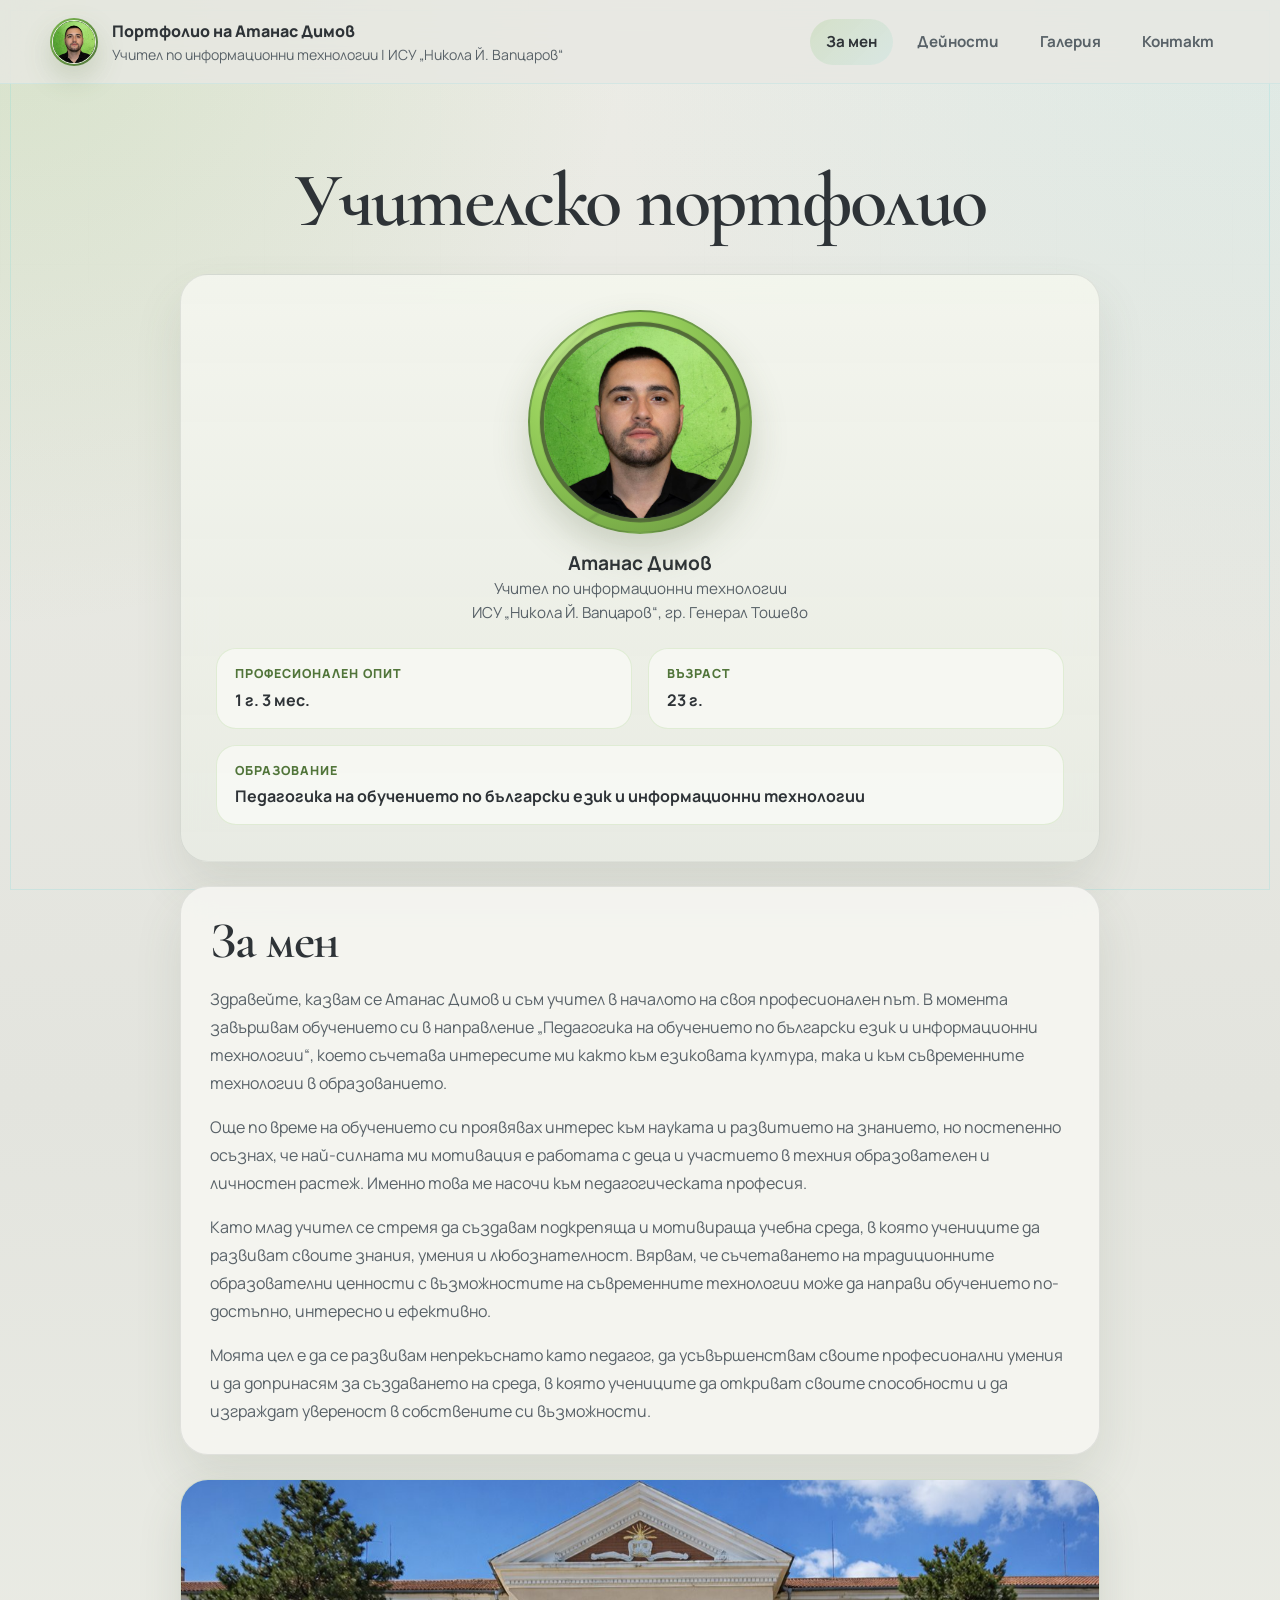
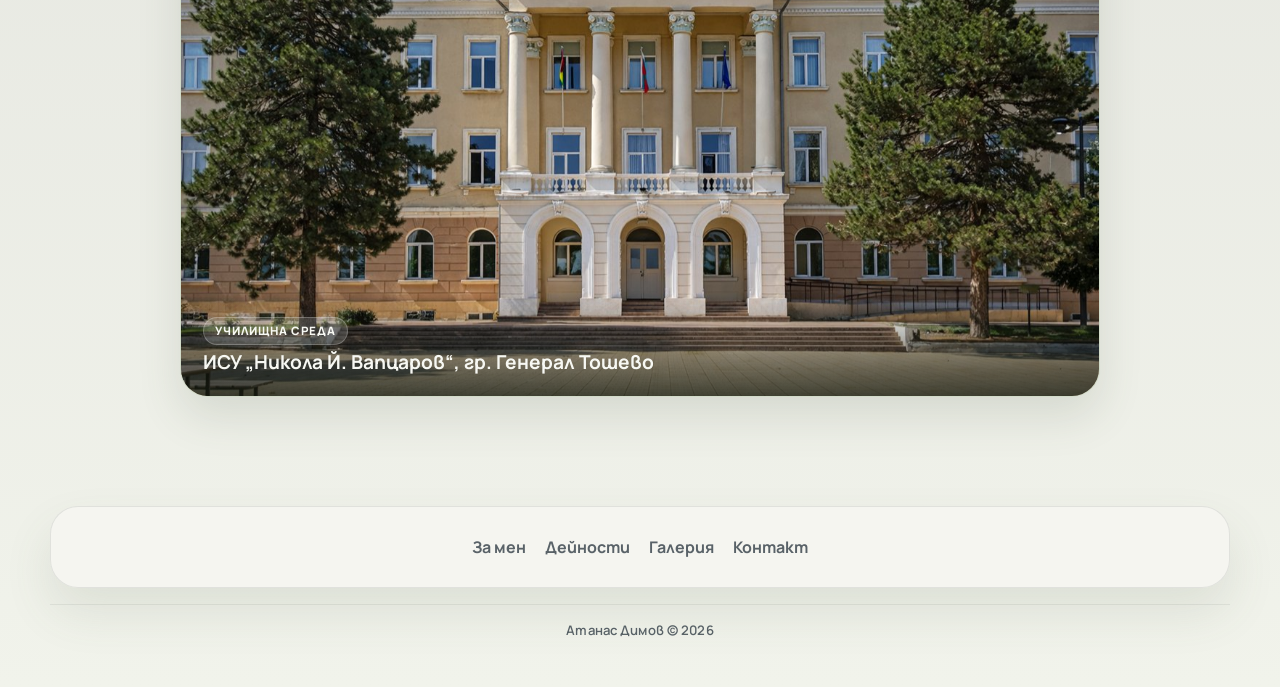
==== index.html @ 5ce168e5 "portfolio" ====
﻿<!DOCTYPE html>
<html lang="bg">
  <head>
    <meta charset="UTF-8" />
        <meta name="viewport" content="width=device-width, initial-scale=1.0" />
    <script>
      document.documentElement.classList.add("js");
    </script>
    <title>Учителско портфолио | Атанас Димов</title>
    <meta
      name="description"
      content="Учителско портфолио на Атанас Димов."
    />
    <link rel="preconnect" href="https://fonts.googleapis.com" />
    <link rel="preconnect" href="https://fonts.gstatic.com" crossorigin />
    <link
      href="https://fonts.googleapis.com/css2?family=Cormorant+Garamond:wght@500;600;700&family=Manrope:wght@400;500;600;700;800&display=swap"
      rel="stylesheet"
    />
    <link rel="icon" type="image/svg+xml" href="assets/favicon.svg" />
    <link rel="icon" type="image/png" sizes="32x32" href="assets/favicon-32.png" />
    <link rel="icon" type="image/png" sizes="16x16" href="assets/favicon-16.png" />
    <link rel="icon" type="image/png" sizes="48x48" href="assets/favicon-48.png" />
    <link rel="apple-touch-icon" href="assets/favicon.png" />
    <link rel="stylesheet" href="assets/styles.css?v=20260509a" />
  </head>
  <body class="is-loading" data-page="about">
    <div class="site-loader" data-site-loader role="status" aria-live="polite">
      <div class="site-loader__stage">
        <div class="site-loader__glow" aria-hidden="true"></div>
        <figure class="site-loader__art" aria-hidden="true">
          <img class="site-loader__image" src="assets/loadpage.png" alt="" decoding="async" />
        </figure>
        <div class="site-loader__copy">
          <strong>Учителско портфолио</strong>
          <span>Зареждане на страницата...</span>
        </div>
      </div>
    </div>    <div class="site-shell">
      <header class="topbar">
        <div class="container topbar-inner">
          <a class="brand" href="index.html" aria-label="Портфолио">
            <div class="brand-mark">
              <img class="brand-mark-image" src="assets/atanas-photo.jpg" alt="Атанас Димов" />
            </div>
            <div class="brand-copy">
              <div class="brand-title">Портфолио на Атанас Димов</div>
              <div class="brand-subtitle">Учител по информационни технологии | ИСУ „Никола Й. Вапцаров“</div>
            </div>
          </a>

          <button
            class="nav-toggle"
            type="button"
            aria-label="Отвори меню"
            aria-expanded="false"
            data-nav-toggle
          >
            <span></span>
          </button>

                    <nav class="nav" data-nav>
            <a href="index.html" data-page="about">За мен</a>
            <a href="activities.html" data-page="activities">Дейности</a>
            <a href="gallery.html" data-page="gallery">Галерия</a>
            <a href="contact.html" data-page="contact">Контакт</a>
          </nav>
        </div>
      </header>

      <main>
        <section class="section">
          <div class="container">
            <div class="simple-title reveal">
              <h1>Учителско портфолио</h1>
            </div>

            <article class="card profile-card reveal">
              <div class="portrait-showcase">
                <div class="portrait-shell is-fallback" data-portrait-shell>
                  <img class="portrait-image" src="assets/atanas-photo.jpg" alt="Портрет на Атанас Димов" data-portrait />
                  <div class="portrait-fallback" aria-hidden="true">
                    <span>АД</span>
                    <small>Портфолио</small>
                  </div>
                </div>

                <div class="portrait-caption">
                  <strong>Атанас Димов</strong>
                  <span>Учител по информационни технологии</span>
                  <span>ИСУ „Никола Й. Вапцаров“, гр. Генерал Тошево</span>
                </div>
              </div>

              <div class="profile-details">
                <div class="detail-pill">
                  <span>Професионален опит</span>
                  <strong data-experience-start="2025-09-01">0 г. 0 мес.</strong>
                </div>
                <div class="detail-pill">
                  <span>Възраст</span>
                  <strong>23 г.</strong>
                </div>
                <div class="detail-pill detail-pill-wide">
                  <span>Образование</span>
                  <strong>Педагогика на обучението по български език и информационни технологии</strong>
                </div>
              </div>
            </article>

            <article class="card story-card reveal">
              <h2>За мен</h2>
              <p>
                Здравейте, казвам се Атанас Димов и съм учител в началото на своя професионален път. В момента
                завършвам обучението си в направление „Педагогика на обучението по български език и
                информационни технологии“, което съчетава интересите ми както към езиковата култура,
                така и към съвременните технологии в образованието.
              </p>
              <p>
                Още по време на обучението си проявявах интерес към науката и развитието на знанието,
                но постепенно осъзнах, че най-силната ми мотивация е работата с деца и участието в
                техния образователен и личностен растеж. Именно това ме насочи към педагогическата професия.
              </p>
              <p>
                Като млад учител се стремя да създавам подкрепяща и мотивираща учебна среда, в която
                учениците да развиват своите знания, умения и любознателност. Вярвам, че съчетаването
                на традиционните образователни ценности с възможностите на съвременните технологии може
                да направи обучението по-достъпно, интересно и ефективно.
              </p>
              <p>
                Моята цел е да се развивам непрекъснато като педагог, да усъвършенствам своите професионални
                умения и да допринасям за създаването на среда, в която учениците да откриват своите
                способности и да изграждат увереност в собствените си възможности.
              </p>
            </article>

            <figure class="about-campus-card reveal">
              <img src="assets/about/school-building.jpg" alt="Сградата на ИСУ Никола Й. Вапцаров в гр. Генерал Тошево" />
              <figcaption>
                <span class="about-campus-label">Училищна среда</span>
                <strong>ИСУ „Никола Й. Вапцаров“, гр. Генерал Тошево</strong>
              </figcaption>
            </figure>
          </div>
        </section>
      </main>

      <footer class="site-footer">
        <div class="container">
          <div class="footer-panel footer-panel--compact">
            <div class="footer-links footer-links-centered">
              <a href="index.html">За мен</a>
              <a href="activities.html">Дейности</a>
              <a href="gallery.html">Галерия</a>
              <a href="contact.html">Контакт</a>
            </div>
          </div>
          <div class="footer-legal">Атанас Димов © 2026</div>
        </div>
      </footer>
    </div>

    <script src="assets/app.js?v=20260509a"></script>
  </body>
</html>
---- assets/styles.css ----
﻿:root {
  --bg: #e8e8e3;
  --bg-soft: #f2f3ed;
  --surface: rgba(245, 246, 241, 0.9);
  --surface-strong: #f8f9f4;
  --ink: #2e3337;
  --ink-muted: #596268;
  --accent: #7bb84f;
  --accent-strong: #6ba144;
  --accent-deep: #51753a;
  --accent-soft: #d9ebc5;
  --accent-line: #59d6dc;
  --border: rgba(46, 51, 55, 0.1);
  --shadow: 0 24px 48px rgba(83, 95, 76, 0.12);
  --radius-xl: 28px;
  --radius-lg: 20px;
  --radius-md: 14px;
  --max-width: 1180px;
}

*,
*::before,
*::after {
  box-sizing: border-box;
}

html {
  scroll-behavior: smooth;
}

body {
  margin: 0;
  font-family: "Manrope", "Segoe UI", sans-serif;
  color: var(--ink);
  background:
    radial-gradient(circle at top left, rgba(123, 184, 79, 0.18), transparent 24%),
    radial-gradient(circle at top right, rgba(89, 214, 220, 0.09), transparent 26%),
    linear-gradient(180deg, #ecece6 0%, #e3e4de 48%, #f1f3eb 100%);
  min-height: 100vh;
}

body::before {
  content: "";
  position: fixed;
  inset: 0;
  pointer-events: none;
  background-image:
    linear-gradient(rgba(89, 214, 220, 0.14) 1px, transparent 1px),
    linear-gradient(90deg, rgba(89, 214, 220, 0.14) 1px, transparent 1px);
  background-size: 88px 88px;
  mask-image: linear-gradient(180deg, rgba(0, 0, 0, 0.22), transparent 72%);
  opacity: 0.22;
}

body::after {
  content: "";
  position: fixed;
  inset: 10px;
  pointer-events: none;
  border: 1px solid rgba(89, 214, 220, 0.18);
}

img {
  display: block;
  max-width: 100%;
}

.tilt-photo {
  --reveal-y: 0px;
  --tilt-x: 0deg;
  --tilt-y: 0deg;
  --tilt-scale: 1;
  position: relative;
  transform: perspective(900px) translateY(var(--reveal-y)) rotateX(var(--tilt-x)) rotateY(var(--tilt-y)) scale(var(--tilt-scale));
  transform-style: preserve-3d;
  will-change: transform;
  transition: transform 0.24s ease, box-shadow 0.24s ease, filter 0.24s ease;
}

.tilt-photo:hover {
  box-shadow: 0 26px 54px rgba(73, 88, 63, 0.2);
}

.tilt-photo img {
  transform: translateZ(22px) scale(1.012);
  transition: transform 0.24s ease;
}

a {
  color: inherit;
  text-decoration: none;
}

p {
  margin: 0;
  line-height: 1.75;
  color: var(--ink-muted);
}

h1,
h2,
h3,
h4 {
  margin: 0;
  font-family: "Cormorant Garamond", Georgia, serif;
  font-weight: 600;
  line-height: 1.05;
  letter-spacing: -0.03em;
}

h1 {
  font-size: clamp(3rem, 7vw, 6rem);
}

h2 {
  font-size: clamp(2.1rem, 4vw, 3.6rem);
}

h3 {
  font-size: clamp(1.45rem, 2vw, 2rem);
}

.site-shell {
  position: relative;
  z-index: 1;
}

.container {
  width: min(calc(100% - 2rem), var(--max-width));
  margin: 0 auto;
}

.section {
  padding: 4.8rem 0;
}

.eyebrow {
  display: inline-flex;
  align-items: center;
  gap: 0.6rem;
  margin-bottom: 1rem;
  color: var(--accent-deep);
  font-size: 0.88rem;
  font-weight: 700;
  letter-spacing: 0.16em;
  text-transform: uppercase;
}

.eyebrow::before {
  content: "";
  width: 2.2rem;
  height: 1px;
  background: currentColor;
}

.section-header {
  max-width: 780px;
  margin-bottom: 2.2rem;
}

.section-header p {
  margin-top: 1rem;
  font-size: 1.05rem;
}

.chip-row {
  display: flex;
  flex-wrap: wrap;
  gap: 0.75rem;
}

.chip {
  padding: 0.78rem 1rem;
  border-radius: 999px;
  background: rgba(248, 249, 244, 0.88);
  border: 1px solid rgba(123, 184, 79, 0.26);
  color: var(--ink);
  font-size: 0.95rem;
  font-weight: 600;
  box-shadow: 0 10px 22px rgba(87, 98, 78, 0.06);
}

.topbar {
  position: sticky;
  top: 0;
  z-index: 20;
  padding: 1.1rem 0;
  backdrop-filter: blur(18px);
  background: rgba(232, 232, 227, 0.8);
  border-bottom: 1px solid rgba(89, 214, 220, 0.14);
}

.topbar-inner {
  display: flex;
  align-items: center;
  justify-content: space-between;
  gap: 1rem;
}

.brand {
  display: flex;
  align-items: center;
  gap: 0.9rem;
  min-width: 0;
}

.brand-mark {
  width: 3rem;
  height: 3rem;
  padding: 2px;
  border-radius: 50%;
  background: linear-gradient(135deg, var(--accent) 0%, var(--accent-deep) 100%);
  box-shadow: 0 12px 28px rgba(86, 123, 61, 0.22);
  overflow: hidden;
}

.brand-mark-image {
  width: 100%;
  height: 100%;
  display: block;
  object-fit: cover;
  border-radius: 50%;
  border: 1px solid rgba(248, 249, 244, 0.92);
}

.brand-copy {
  min-width: 0;
}

.brand-title {
  font-size: 1rem;
  font-weight: 800;
  color: var(--ink);
}

.brand-subtitle {
  margin-top: 0.18rem;
  font-size: 0.88rem;
  color: var(--ink-muted);
}

.nav-toggle {
  display: none;
  border: 0;
  background: rgba(248, 249, 244, 0.92);
  color: var(--ink);
  width: 2.9rem;
  height: 2.9rem;
  border-radius: 50%;
  box-shadow: 0 10px 18px rgba(84, 97, 76, 0.08);
}

.nav-toggle span,
.nav-toggle span::before,
.nav-toggle span::after {
  display: block;
  position: relative;
  width: 1.1rem;
  height: 2px;
  margin: 0 auto;
  background: currentColor;
  transition: transform 0.25s ease, opacity 0.25s ease;
}

.nav-toggle span::before,
.nav-toggle span::after {
  content: "";
  position: absolute;
  left: 0;
}

.nav-toggle span::before {
  top: -0.35rem;
}

.nav-toggle span::after {
  top: 0.35rem;
}

.nav {
  display: flex;
  align-items: center;
  gap: 0.55rem;
}

.nav a {
  padding: 0.78rem 1rem;
  border-radius: 999px;
  color: var(--ink-muted);
  font-size: 0.95rem;
  font-weight: 700;
  transition: background 0.22s ease, color 0.22s ease, transform 0.22s ease;
}

.nav a:hover,
.nav a:focus-visible {
  background: rgba(123, 184, 79, 0.12);
  color: var(--ink);
  transform: translateY(-1px);
}

.nav a.is-active {
  background: linear-gradient(135deg, rgba(123, 184, 79, 0.18), rgba(89, 214, 220, 0.1));
  color: var(--ink);
}

.hero {
  padding: 4.4rem 0 2.8rem;
}

.hero-grid {
  display: grid;
  grid-template-columns: minmax(0, 1.2fr) minmax(320px, 0.9fr);
  gap: 2rem;
  align-items: stretch;
}

.hero-copy,
.hero-panel,
.card,
.feature-card,
.timeline-item,
.gallery-card,
.quote-panel,
.footer-panel {
  border: 1px solid var(--border);
  border-radius: var(--radius-xl);
  background: var(--surface);
  box-shadow: var(--shadow);
  backdrop-filter: blur(16px);
}

.hero-copy {
  position: relative;
  overflow: hidden;
  padding: 3rem;
}

.hero-copy::after {
  content: "";
  position: absolute;
  right: -6rem;
  bottom: -7rem;
  width: 16rem;
  height: 16rem;
  border-radius: 50%;
  background: radial-gradient(circle, rgba(123, 184, 79, 0.18), transparent 65%);
}

.hero-copy p {
  margin-top: 1.4rem;
  max-width: 48rem;
  font-size: 1.08rem;
}

.hero-actions {
  display: flex;
  flex-wrap: wrap;
  gap: 1rem;
  margin-top: 2rem;
}

.button {
  display: inline-flex;
  align-items: center;
  justify-content: center;
  gap: 0.6rem;
  min-height: 3.4rem;
  padding: 0 1.3rem;
  border-radius: 999px;
  border: 1px solid transparent;
  font-weight: 800;
  transition: transform 0.22s ease, box-shadow 0.22s ease, background 0.22s ease;
}

.button:hover,
.button:focus-visible {
  transform: translateY(-2px);
  box-shadow: 0 14px 26px rgba(82, 96, 74, 0.14);
}

.button-primary {
  color: #fff;
  background: linear-gradient(135deg, var(--accent-deep) 0%, var(--accent-strong) 54%, var(--accent) 100%);
}

.button-secondary {
  border-color: rgba(81, 117, 58, 0.24);
  background: rgba(248, 249, 244, 0.88);
  color: var(--ink);
}

.hero-panel {
  position: relative;
  overflow: hidden;
  padding: 2rem;
}

.hero-panel::before {
  content: "";
  position: absolute;
  inset: 0;
  background:
    radial-gradient(circle at top right, rgba(123, 184, 79, 0.18), transparent 32%),
    linear-gradient(145deg, rgba(89, 214, 220, 0.06), transparent 58%);
}

.hero-panel > * {
  position: relative;
}

.profile-panel {
  background: linear-gradient(180deg, rgba(243, 245, 237, 0.96), rgba(231, 234, 225, 0.94));
}

.portrait-showcase {
  display: grid;
  gap: 1rem;
  justify-items: start;
}

.portrait-shell {
  position: relative;
  width: min(100%, 18rem);
  aspect-ratio: 1;
  padding: 0.7rem;
  border-radius: 50%;
  background: radial-gradient(circle at 32% 28%, #b9e67b 0%, #99d15d 34%, #7fb64b 64%, #698d42 100%);
  border: 2px solid rgba(81, 117, 58, 0.5);
  box-shadow: 0 18px 36px rgba(80, 102, 58, 0.22);
  overflow: hidden;
}

.portrait-shell::after {
  content: "";
  position: absolute;
  inset: 0;
  background:
    radial-gradient(circle at top left, rgba(255, 255, 255, 0.36), transparent 28%),
    linear-gradient(132deg, transparent 16%, rgba(34, 42, 27, 0.08) 17%, transparent 18%),
    linear-gradient(144deg, transparent 65%, rgba(34, 42, 27, 0.12) 66%, transparent 67%);
  pointer-events: none;
}

.portrait-image,
.portrait-fallback {
  position: absolute;
  inset: 0.7rem;
  border-radius: 50%;
  border: 4px solid rgba(31, 42, 23, 0.62);
}

.portrait-image {
  z-index: 1;
  width: calc(100% - 1.4rem);
  height: calc(100% - 1.4rem);
  object-fit: cover;
  background: #a9d770;
}

.portrait-fallback {
  display: grid;
  place-items: center;
  gap: 0.2rem;
  background: radial-gradient(circle at 36% 25%, #bce87b 0%, #8ec653 48%, #6d9745 100%);
  color: #24321d;
  text-align: center;
}

.portrait-fallback span {
  font-family: "Cormorant Garamond", Georgia, serif;
  font-size: clamp(3.8rem, 9vw, 5.4rem);
  font-weight: 700;
  line-height: 1;
}

.portrait-fallback small {
  font-size: 0.82rem;
  font-weight: 800;
  letter-spacing: 0.2em;
  text-transform: uppercase;
}

.portrait-shell.is-fallback .portrait-image {
  display: none;
}

.portrait-shell:not(.is-fallback) .portrait-fallback {
  display: none;
}

.portrait-caption {
  display: grid;
  gap: 0.15rem;
}

.portrait-caption strong {
  font-size: 1.2rem;
  color: var(--ink);
}

.portrait-caption span {
  font-size: 0.95rem;
  color: var(--ink-muted);
}

.profile-divider {
  width: 100%;
  height: 0.7rem;
  margin: 1.35rem 0 1rem;
  border-radius: 999px;
  background: linear-gradient(90deg, var(--accent) 0 34%, transparent 34% 40%, rgba(89, 214, 220, 0.74) 40% 100%);
}

.metrics {
  display: grid;
  grid-template-columns: repeat(2, minmax(0, 1fr));
  gap: 1rem;
  margin-top: 1.6rem;
}

.metric {
  padding: 1.2rem;
  border-radius: var(--radius-lg);
  background: rgba(249, 250, 245, 0.88);
  border: 1px solid rgba(123, 184, 79, 0.18);
}

.metric strong {
  display: block;
  font-size: 1.8rem;
  font-family: "Cormorant Garamond", Georgia, serif;
  color: var(--ink);
}

.metric span {
  font-size: 0.92rem;
  color: var(--ink-muted);
}

.accent-card {
  margin-top: 1rem;
  padding: 1.25rem;
  border-radius: var(--radius-lg);
  background: linear-gradient(135deg, rgba(123, 184, 79, 0.16), rgba(89, 214, 220, 0.08));
}

.grid {
  display: grid;
  gap: 1.35rem;
}

.grid-3 {
  grid-template-columns: repeat(3, minmax(0, 1fr));
}

.grid-2 {
  grid-template-columns: repeat(2, minmax(0, 1fr));
}

.card,
.feature-card,
.gallery-card,
.quote-panel,
.footer-panel,
.timeline-item {
  padding: 1.8rem;
}

.card h3,
.feature-card h3,
.gallery-card h3,
.timeline-item h3 {
  margin-bottom: 0.8rem;
}

.card p + p,
.feature-card p + p,
.timeline-item p + p {
  margin-top: 0.8rem;
}

.card-tag {
  display: inline-flex;
  align-items: center;
  margin-bottom: 1rem;
  padding: 0.45rem 0.8rem;
  border-radius: 999px;
  background: rgba(123, 184, 79, 0.14);
  color: var(--accent-deep);
  font-size: 0.78rem;
  font-weight: 800;
  letter-spacing: 0.08em;
  text-transform: uppercase;
}

.split-layout {
  display: grid;
  grid-template-columns: minmax(0, 1fr) minmax(280px, 360px);
  gap: 1.4rem;
  align-items: start;
}

.aside-panel {
  padding: 1.8rem;
  border-radius: var(--radius-xl);
  background: linear-gradient(180deg, rgba(248, 249, 244, 0.92), rgba(232, 235, 227, 0.9));
  border: 1px solid var(--border);
  box-shadow: 0 16px 36px rgba(82, 97, 74, 0.1);
}

.aside-panel h3 {
  margin-bottom: 0.9rem;
}

.stat-list {
  display: grid;
  gap: 1rem;
  margin-top: 1.2rem;
}

.stat-row {
  display: flex;
  justify-content: space-between;
  gap: 1rem;
  padding-bottom: 0.9rem;
  border-bottom: 1px solid rgba(46, 51, 55, 0.08);
}

.stat-row:last-child {
  padding-bottom: 0;
  border-bottom: 0;
}

.stat-row strong {
  color: var(--ink);
}

.timeline {
  display: grid;
  gap: 1rem;
}

.timeline-item {
  position: relative;
  padding-left: 4.3rem;
}

.timeline-item::before {
  content: attr(data-year);
  position: absolute;
  left: 1.2rem;
  top: 1.8rem;
  font-size: 0.92rem;
  font-weight: 800;
  color: var(--accent-deep);
}

.timeline-item::after {
  content: "";
  position: absolute;
  left: 1.85rem;
  top: 3.5rem;
  bottom: 1.8rem;
  width: 1px;
  background: linear-gradient(180deg, rgba(123, 184, 79, 0.45), rgba(123, 184, 79, 0));
}

.timeline-item:last-child::after {
  display: none;
}

.feature-card {
  min-height: 100%;
  background: linear-gradient(180deg, rgba(249, 250, 245, 0.94), rgba(236, 238, 230, 0.88));
}

.feature-icon {
  display: inline-grid;
  place-items: center;
  width: 3rem;
  height: 3rem;
  margin-bottom: 1rem;
  border-radius: 16px;
  background: linear-gradient(135deg, rgba(123, 184, 79, 0.18), rgba(89, 214, 220, 0.12));
  color: var(--accent-deep);
  font-size: 1.1rem;
}

.check-list {
  display: grid;
  gap: 0.8rem;
  margin-top: 1.2rem;
}

.check-item {
  display: flex;
  align-items: flex-start;
  gap: 0.8rem;
}

.check-item::before {
  content: "◆";
  color: var(--accent);
  font-size: 0.95rem;
  line-height: 1.5;
}

.quote-panel {
  display: grid;
  gap: 1rem;
  background: linear-gradient(160deg, rgba(123, 184, 79, 0.1), rgba(248, 249, 244, 0.92));
}

.quote-text {
  font-family: "Cormorant Garamond", Georgia, serif;
  font-size: clamp(1.8rem, 3vw, 2.7rem);
  line-height: 1.12;
  color: var(--ink);
}

.masonry {
  columns: 3 260px;
  column-gap: 1.2rem;
}

.gallery-card {
  display: inline-block;
  width: 100%;
  margin: 0 0 1.2rem;
  break-inside: avoid;
  overflow: hidden;
}

.gallery-visual {
  height: 12rem;
  margin: -1.8rem -1.8rem 1.3rem;
  background:
    radial-gradient(circle at top left, rgba(255, 255, 255, 0.42), transparent 30%),
    linear-gradient(135deg, rgba(123, 184, 79, 0.88), rgba(89, 214, 220, 0.4), rgba(81, 117, 58, 0.82));
}

.gallery-card:nth-child(2n) .gallery-visual {
  height: 15rem;
  background:
    radial-gradient(circle at top right, rgba(255, 255, 255, 0.46), transparent 34%),
    linear-gradient(135deg, rgba(89, 214, 220, 0.34), rgba(123, 184, 79, 0.82), rgba(81, 117, 58, 0.82));
}

.gallery-card:nth-child(3n) .gallery-visual {
  height: 13.6rem;
}

.gallery-meta {
  display: flex;
  justify-content: space-between;
  gap: 1rem;
  margin-top: 1rem;
  padding-top: 1rem;
  border-top: 1px solid rgba(46, 51, 55, 0.08);
  font-size: 0.9rem;
  color: var(--ink-muted);
}

.cta-band {
  padding: 2rem;
  border-radius: var(--radius-xl);
  background: linear-gradient(135deg, var(--accent-deep), var(--accent-strong));
  color: #fff;
  box-shadow: 0 20px 36px rgba(81, 103, 60, 0.2);
}

.cta-band p {
  color: rgba(255, 255, 255, 0.88);
}

.cta-band .button-secondary {
  background: rgba(255, 255, 255, 0.14);
  border-color: rgba(255, 255, 255, 0.28);
  color: #fff;
}

.site-footer {
  padding: 2rem 0 3rem;
}

.footer-panel {
  display: grid;
  grid-template-columns: minmax(0, 1fr) auto;
  gap: 1rem;
  align-items: center;
}

.footer-links {
  display: flex;
  flex-wrap: wrap;
  gap: 0.8rem 1.2rem;
  justify-content: flex-end;
}

.footer-links a {
  color: var(--ink-muted);
  font-weight: 700;
}

.reveal {
  --reveal-y: 0px;
  opacity: 1;
  transform: translateY(var(--reveal-y));
}

html.js.app-ready .reveal {
  --reveal-y: 24px;
  opacity: 0;
  transform: translateY(var(--reveal-y));
  transition: opacity 0.7s ease, transform 0.7s ease;
}

html.js.app-ready .reveal.is-visible {
  --reveal-y: 0px;
  opacity: 1;
  transform: translateY(var(--reveal-y));
}

.reveal.tilt-photo,
html.js.app-ready .reveal.tilt-photo,
html.js.app-ready .reveal.is-visible.tilt-photo {
  transform: perspective(900px) translateY(var(--reveal-y)) rotateX(var(--tilt-x)) rotateY(var(--tilt-y)) scale(var(--tilt-scale));
}

@media (max-width: 980px) {
  .hero-grid,
  .split-layout,
  .grid-3,
  .grid-2,
  .footer-panel {
    grid-template-columns: 1fr;
  }

  .hero-copy,
  .hero-panel,
  .card,
  .feature-card,
  .timeline-item,
  .gallery-card,
  .quote-panel,
  .footer-panel,
  .aside-panel {
    border-radius: 24px;
  }

  .nav-toggle {
    display: inline-grid;
    place-items: center;
    flex-shrink: 0;
  }

  .nav {
    position: absolute;
    top: calc(100% + 0.8rem);
    left: 1rem;
    right: 1rem;
    display: grid;
    gap: 0.45rem;
    padding: 0.7rem;
    border: 1px solid rgba(46, 51, 55, 0.08);
    border-radius: 24px;
    background: rgba(245, 246, 241, 0.96);
    box-shadow: 0 20px 36px rgba(82, 97, 74, 0.12);
    opacity: 0;
    pointer-events: none;
    transform: translateY(-8px);
    transition: opacity 0.22s ease, transform 0.22s ease;
  }

  .nav.is-open {
    opacity: 1;
    pointer-events: auto;
    transform: translateY(0);
  }

  .nav a {
    width: 100%;
  }

  .nav-toggle[aria-expanded="true"] span {
    transform: rotate(45deg);
  }

  .nav-toggle[aria-expanded="true"] span::before {
    transform: rotate(90deg) translateX(0.35rem);
  }

  .nav-toggle[aria-expanded="true"] span::after {
    opacity: 0;
  }

  .footer-links {
    justify-content: flex-start;
  }

  .portrait-showcase {
    justify-items: center;
  }

  .portrait-caption {
    text-align: center;
  }
}

@media (max-width: 640px) {
  .section {
    padding: 4rem 0;
  }

  .hero {
    padding-top: 3rem;
  }

  .hero-copy,
  .hero-panel,
  .card,
  .feature-card,
  .timeline-item,
  .gallery-card,
  .quote-panel,
  .aside-panel,
  .footer-panel,
  .cta-band {
    padding: 1.35rem;
  }

  .hero-copy {
    padding-top: 2rem;
  }

  .metrics {
    grid-template-columns: 1fr;
  }

  .timeline-item {
    padding-left: 1.35rem;
  }

  .timeline-item::before,
  .timeline-item::after {
    display: none;
  }

  .gallery-visual {
    margin: -1.35rem -1.35rem 1rem;
  }

  .portrait-shell {
    width: min(100%, 15rem);
  }

  body::after {
    inset: 6px;
  }
}

.simple-title {
  max-width: 820px;
  margin: 0 auto 2rem;
  text-align: center;
}

.simple-title h1 {
  font-size: clamp(3rem, 6vw, 5.4rem);
}

.profile-card {
  max-width: 920px;
  margin: 0 auto;
  padding: 2.2rem;
  background: linear-gradient(180deg, rgba(243, 245, 237, 0.96), rgba(232, 235, 227, 0.92));
}

.profile-card .portrait-showcase {
  justify-items: center;
  text-align: center;
}

.profile-card .portrait-shell {
  width: min(100%, 14rem);
}

.profile-details {
  display: grid;
  grid-template-columns: repeat(2, minmax(0, 1fr));
  gap: 1rem;
  margin-top: 1.6rem;
}

.detail-pill {
  padding: 1rem 1.1rem;
  border-radius: var(--radius-lg);
  background: rgba(248, 249, 244, 0.9);
  border: 1px solid rgba(123, 184, 79, 0.18);
}

.detail-pill span {
  display: block;
  margin-bottom: 0.35rem;
  font-size: 0.78rem;
  font-weight: 800;
  letter-spacing: 0.08em;
  text-transform: uppercase;
  color: var(--accent-deep);
}

.detail-pill strong {
  display: block;
  color: var(--ink);
  line-height: 1.5;
}

.detail-pill-wide {
  grid-column: 1 / -1;
}

.story-card {
  max-width: 920px;
  margin: 1.5rem auto 0;
}

.story-card h2 {
  margin-bottom: 1rem;
}

.story-card p + p {
  margin-top: 1rem;
}

@media (max-width: 640px) {
  .profile-details {
    grid-template-columns: 1fr;
  }

  .profile-card {
    padding: 1.35rem;
  }
}


.year-divider {
  display: flex;
  align-items: center;
  justify-content: center;
  gap: 1rem;
  margin: 2.2rem 0 1.6rem;
  color: var(--accent-deep);
}

.year-divider::before,
.year-divider::after {
  content: "";
  width: min(9rem, 18vw);
  height: 1px;
  background: linear-gradient(90deg, transparent, rgba(81, 117, 58, 0.55), transparent);
}

.year-divider span {
  font-size: 1.05rem;
  font-weight: 800;
  letter-spacing: 0.12em;
  text-transform: uppercase;
}

.activity-feature-card {
  grid-column: span 2;
}

.activity-gallery {
  display: grid;
  grid-template-columns: 1.4fr 1fr 1fr;
  gap: 0.75rem;
  margin-top: 1.4rem;
}

.activity-shot {
  position: relative;
  overflow: hidden;
  min-height: 9rem;
  display: grid;
  place-items: center;
  border-radius: 18px;
  background: rgba(123, 184, 79, 0.08);
  border: 1px solid rgba(81, 117, 58, 0.14);
}

.activity-shot img {
  width: 100%;
  height: 100%;
  object-fit: contain;
  background: rgba(236, 238, 230, 0.92);
  transition: transform 0.35s ease, filter 0.35s ease;
}

.activity-shot:hover img {
  transform: scale(1.01);
  filter: saturate(1.04);
}

.activity-shot-main {
  grid-row: span 2;
  min-height: 18.5rem;
}

.activity-shot-tall {
  grid-row: span 2;
  min-height: 18.5rem;
}

.activity-note {
  margin-top: 1rem;
  font-size: 0.95rem;
  color: var(--ink-muted);
}

@media (max-width: 980px) {
  .activity-feature-card {
    grid-column: span 1;
  }
}

@media (max-width: 640px) {
  .activity-gallery {
    grid-template-columns: 1fr 1fr;
  }

  .activity-shot-main,
  .activity-shot-tall {
    grid-column: span 2;
    grid-row: span 1;
    min-height: 12rem;
  }
}



.activity-feature-card {
  grid-column: 1 / -1;
}

.activity-feature-layout {
  display: grid;
  grid-template-columns: minmax(0, 1.05fr) minmax(320px, 0.95fr);
  gap: 1.35rem;
  align-items: start;
  margin-top: 0.45rem;
}

.activity-copy h3 {
  margin-bottom: 0.9rem;
}

.activity-copy p + p {
  margin-top: 0.9rem;
}

.activity-media {
  display: grid;
  gap: 0.8rem;
}

.activity-photo-frame {
  margin: 0;
  padding: 0.7rem;
  aspect-ratio: 16 / 9;
  border-radius: 22px;
  overflow: hidden;
  border: 1px solid rgba(81, 117, 58, 0.16);
  background:
    linear-gradient(180deg, rgba(249, 250, 246, 0.98), rgba(239, 242, 234, 0.95));
  box-shadow: 0 18px 36px rgba(82, 97, 74, 0.12);
}

.activity-photo-frame img {
  display: block;
  width: 100%;
  height: 100%;
  object-fit: cover;
  border-radius: 16px;
}

.activity-copy .activity-note {
  margin-top: 1.1rem;
  padding-top: 1rem;
  border-top: 1px solid rgba(81, 117, 58, 0.14);
}

@media (max-width: 980px) {
  .activity-feature-layout {
    grid-template-columns: 1fr;
  }
}

@media (max-width: 640px) {
  .activity-thumb-grid {
    grid-template-columns: 1fr 1fr;
  }
}






.contact-layout {
  display: grid;
  grid-template-columns: minmax(0, 0.9fr) minmax(0, 1.1fr);
  gap: 1.4rem;
  align-items: start;
}

.contact-panel,
.contact-form-card {
  min-height: 100%;
}

.contact-panel h2 {
  margin-top: 0.45rem;
  margin-bottom: 1rem;
}

.contact-facts {
  display: grid;
  gap: 0.85rem;
  margin-top: 1.15rem;
}

.contact-fact {
  padding: 0.95rem 1rem;
  border-radius: 18px;
  border: 1px solid rgba(81, 117, 58, 0.14);
  background: rgba(248, 249, 244, 0.92);
}

.contact-fact span {
  display: block;
  margin-bottom: 0.35rem;
  font-size: 0.82rem;
  letter-spacing: 0.08em;
  text-transform: uppercase;
  color: var(--muted);
}

.contact-fact strong,
.contact-fact a {
  color: var(--text);
  text-decoration: none;
}

.contact-note,
.contact-helper {
  margin-top: 1rem;
  padding-top: 1rem;
  border-top: 1px solid rgba(81, 117, 58, 0.14);
}

.contact-form {
  display: grid;
  gap: 1rem;
}

.form-field {
  display: grid;
  gap: 0.45rem;
}

.form-field span {
  font-weight: 700;
  color: var(--text);
}

.form-field input,
.form-field textarea {
  width: 100%;
  padding: 0.95rem 1rem;
  border-radius: 16px;
  border: 1px solid rgba(81, 117, 58, 0.18);
  background: rgba(250, 251, 247, 0.98);
  color: var(--text);
  font: inherit;
  transition: border-color 180ms ease, box-shadow 180ms ease, background-color 180ms ease;
}

.form-field textarea {
  resize: vertical;
  min-height: 11rem;
}

.form-field input:focus,
.form-field textarea:focus {
  outline: none;
  border-color: rgba(108, 157, 74, 0.52);
  box-shadow: 0 0 0 4px rgba(141, 201, 101, 0.14);
  background: #ffffff;
}

.contact-submit {
  justify-self: center;
}

.contact-hidden-field {
  position: absolute;
  left: -9999px;
  width: 1px;
  height: 1px;
  opacity: 0;
  pointer-events: none;
}

@media (max-width: 980px) {
  .contact-layout {
    grid-template-columns: 1fr;
  }
}

[data-contact-helper],
[data-contact-note] {
  line-height: 1.7;
}


.gallery-archive {
  display: grid;
  gap: 1.25rem;
}

.gallery-year {
  display: grid;
  gap: 1rem;
}

.gallery-year-button {
  width: 100%;
  display: grid;
  grid-template-columns: 1fr auto auto;
  align-items: center;
  gap: 0.9rem;
  padding: 0;
  border: 0;
  background: transparent;
  cursor: pointer;
}

.gallery-year-line {
  display: block;
  height: 1px;
  background: linear-gradient(90deg, rgba(108, 157, 74, 0.2), rgba(108, 157, 74, 0.58));
}

.gallery-year-label {
  font-size: 0.98rem;
  font-weight: 700;
  letter-spacing: 0.12em;
  text-transform: uppercase;
  color: var(--text);
  white-space: nowrap;
}

.gallery-year-arrow {
  width: 0.75rem;
  height: 0.75rem;
  border-right: 2px solid rgba(61, 84, 45, 0.82);
  border-bottom: 2px solid rgba(61, 84, 45, 0.82);
  transform: rotate(45deg);
  transition: transform 180ms ease;
}

.gallery-year-button[aria-expanded="false"] .gallery-year-arrow {
  transform: rotate(-45deg);
}

.gallery-year-panel[hidden] {
  display: none;
}

.gallery-photo-grid {
  display: grid;
  grid-template-columns: repeat(3, minmax(0, 1fr));
  gap: 1rem;
}

.gallery-photo-box {
  aspect-ratio: 4 / 5;
  margin: 0;
  padding: 0.7rem;
  border-radius: 24px;
  border: 1px solid rgba(81, 117, 58, 0.14);
  background:
    linear-gradient(180deg, rgba(249, 250, 246, 0.98), rgba(239, 242, 234, 0.95));
  box-shadow: 0 18px 36px rgba(82, 97, 74, 0.1);
  overflow: hidden;
}

.gallery-photo-box img {
  display: block;
  width: 100%;
  height: 100%;
  object-fit: cover;
  border-radius: 18px;
}

@media (max-width: 980px) {
  .gallery-photo-grid {
    grid-template-columns: 1fr 1fr;
  }
}

@media (max-width: 640px) {
  .gallery-year-button {
    grid-template-columns: 1fr auto;
  }

  .gallery-year-line {
    grid-column: 1 / -1;
    order: 2;
  }

  .gallery-year-label {
    order: 0;
  }

  .gallery-year-arrow {
    order: 1;
    justify-self: end;
  }

  .gallery-photo-grid {
    grid-template-columns: 1fr;
  }
}

.about-campus-card {
  position: relative;
  max-width: 920px;
  margin: 1.5rem auto 0;
  border-radius: 28px;
  overflow: hidden;
  border: 1px solid rgba(81, 117, 58, 0.14);
  box-shadow: 0 20px 44px rgba(73, 88, 63, 0.14);
  background: #e8ece0;
}

.about-campus-card img {
  display: block;
  width: 100%;
  aspect-ratio: 16 / 9;
  object-fit: cover;
}

.about-campus-card figcaption {
  position: absolute;
  inset: auto 0 0 0;
  display: grid;
  gap: 0.3rem;
  padding: 1.2rem 1.35rem 1.3rem;
  color: #f7f8f3;
  background: linear-gradient(180deg, rgba(20, 26, 17, 0), rgba(20, 26, 17, 0.78));
}

.about-campus-card figcaption strong {
  font-size: clamp(1rem, 1.8vw, 1.2rem);
  line-height: 1.35;
}

.about-campus-label {
  display: inline-flex;
  width: fit-content;
  padding: 0.35rem 0.7rem;
  border-radius: 999px;
  background: rgba(255, 255, 255, 0.16);
  border: 1px solid rgba(255, 255, 255, 0.22);
  font-size: 0.72rem;
  font-weight: 800;
  letter-spacing: 0.08em;
  text-transform: uppercase;
}

@media (max-width: 640px) {
  .about-campus-card {
    border-radius: 22px;
  }

  .about-campus-card figcaption {
    padding: 1rem 1rem 1.05rem;
  }
}


html.js body.is-loading {
  overflow: hidden;
}

.site-loader {
  position: fixed;
  inset: 0;
  z-index: 9999;
  display: none;
  place-items: center;
  padding: 2rem;
  background:
    radial-gradient(circle at 50% 38%, rgba(220, 175, 119, 0.26), transparent 20%),
    radial-gradient(circle at 50% 50%, rgba(44, 27, 20, 0.16), transparent 52%),
    linear-gradient(180deg, rgba(234, 233, 226, 0.98), rgba(216, 211, 201, 0.98));
  opacity: 1;
  visibility: visible;
  transition: opacity 0.65s ease, visibility 0.65s ease;
}

html.js.app-ready .site-loader {
  display: grid;
}

.site-loader::before,
.site-loader::after {
  content: "";
  position: absolute;
  inset: 0;
  pointer-events: none;
}

.site-loader::before {
  background:
    linear-gradient(rgba(255, 255, 255, 0.16) 1px, transparent 1px),
    linear-gradient(90deg, rgba(255, 255, 255, 0.16) 1px, transparent 1px);
  background-size: 72px 72px;
  mask-image: radial-gradient(circle at center, black 28%, transparent 80%);
  opacity: 0.35;
}

.site-loader::after {
  background: radial-gradient(circle, rgba(255, 255, 255, 0.2), transparent 62%);
  animation: loaderPulseBackdrop 2.6s ease-in-out infinite;
}

.site-loader.is-hidden {
  opacity: 0;
  visibility: hidden;
  pointer-events: none;
}

.site-loader__stage {
  position: relative;
  display: grid;
  justify-items: center;
  gap: 1.2rem;
  text-align: center;
}

.site-loader__glow {
  position: absolute;
  left: 50%;
  bottom: 2.6rem;
  width: min(72vw, 34rem);
  height: min(72vw, 34rem);
  border-radius: 50%;
  transform: translateX(-50%);
  background: radial-gradient(circle, rgba(219, 167, 102, 0.42), rgba(160, 93, 49, 0.16) 42%, transparent 72%);
  filter: blur(16px);
  animation: loaderGlowDrift 3s ease-in-out infinite;
}

.site-loader__coin {
  position: relative;
  width: clamp(13rem, 28vw, 19rem);
  aspect-ratio: 1;
  border-radius: 50%;
  background:
    radial-gradient(circle at 36% 30%, rgba(255, 237, 214, 0.8), transparent 18%),
    radial-gradient(circle at 50% 48%, #986140 0%, #7a4b30 54%, #4f2d1d 82%, #2d160f 100%);
  box-shadow:
    inset 0 0 0 2px rgba(255, 232, 203, 0.22),
    inset 0 0 0 14px rgba(60, 29, 17, 0.34),
    inset 0 -18px 30px rgba(27, 11, 5, 0.36),
    0 22px 60px rgba(62, 33, 18, 0.28);
  animation: loaderCoinFloat 2.8s ease-in-out infinite;
  overflow: hidden;
}

.site-loader__coin::before,
.site-loader__coin::after {
  content: "";
  position: absolute;
  border-radius: 50%;
}

.site-loader__coin::before {
  inset: 0.8rem;
  border: 1px solid rgba(255, 225, 184, 0.26);
  box-shadow: inset 0 0 0 1px rgba(65, 33, 20, 0.28);
}

.site-loader__coin::after {
  inset: -18% 24%;
  background: linear-gradient(90deg, transparent, rgba(255, 249, 236, 0.36), transparent);
  transform: rotate(18deg);
  animation: loaderSheen 2.4s linear infinite;
}

.site-loader__name {
  position: absolute;
  left: 50%;
  transform: translateX(-50%);
  width: 84%;
  font-family: "Cormorant Garamond", Georgia, serif;
  font-size: clamp(1.2rem, 2vw, 1.8rem);
  font-weight: 700;
  letter-spacing: 0.16em;
  text-transform: uppercase;
  color: #f3dfc6;
  text-shadow: 0 1px 0 rgba(66, 29, 16, 0.8);
}

.site-loader__name--top {
  top: 1rem;
}

.site-loader__name--bottom {
  bottom: 1rem;
}

.site-loader__profile {
  position: absolute;
  inset: 23% 18% 23%;
  border-radius: 50%;
  background:
    radial-gradient(circle at 50% 30%, rgba(255, 222, 188, 0.18), transparent 18%),
    radial-gradient(circle at 50% 45%, rgba(39, 15, 7, 0.12), transparent 62%);
}

.site-loader__profile-head,
.site-loader__profile-shoulders {
  position: absolute;
  left: 50%;
  display: block;
  transform: translateX(-50%);
  background: linear-gradient(180deg, rgba(255, 225, 192, 0.28), rgba(73, 33, 19, 0.82));
  box-shadow: inset 0 1px 1px rgba(255, 233, 206, 0.24);
}

.site-loader__profile-head {
  top: 11%;
  width: 28%;
  height: 28%;
  border-radius: 46% 46% 40% 40%;
}

.site-loader__profile-shoulders {
  bottom: 8%;
  width: 72%;
  height: 42%;
  border-radius: 48% 48% 26% 26%;
  clip-path: polygon(12% 100%, 24% 30%, 40% 0, 60% 0, 76% 30%, 88% 100%);
}

.site-loader__copy {
  display: grid;
  gap: 0.3rem;
}

.site-loader__copy strong {
  font-size: clamp(1.15rem, 2vw, 1.45rem);
  font-weight: 800;
  letter-spacing: 0.08em;
  text-transform: uppercase;
  color: #4a3023;
}

.site-loader__copy span {
  font-size: 0.92rem;
  letter-spacing: 0.22em;
  text-transform: uppercase;
  color: rgba(74, 48, 35, 0.72);
}

@keyframes loaderCoinFloat {
  0%,
  100% {
    transform: translateY(0) scale(1);
  }

  50% {
    transform: translateY(-10px) scale(1.012);
  }
}

@keyframes loaderGlowDrift {
  0%,
  100% {
    transform: translateX(-50%) scale(0.94);
    opacity: 0.72;
  }

  50% {
    transform: translateX(-50%) scale(1.06);
    opacity: 1;
  }
}

@keyframes loaderPulseBackdrop {
  0%,
  100% {
    opacity: 0.38;
  }

  50% {
    opacity: 0.72;
  }
}

@keyframes loaderSheen {
  from {
    transform: translateX(-180%) rotate(18deg);
  }

  to {
    transform: translateX(180%) rotate(18deg);
  }
}

@media (prefers-reduced-motion: reduce) {
  .site-loader,
  .site-loader::after,
  .site-loader__glow,
  .site-loader__coin,
  .site-loader__coin::after {
    animation: none !important;
    transition: none !important;
  }
}

@media (max-width: 640px) {
  .site-loader {
    padding: 1.2rem;
  }

  .site-loader__copy span {
    letter-spacing: 0.14em;
  }
}

.site-loader__art {
  position: relative;
  width: min(84vw, 34rem);
  margin: 0;
  filter: drop-shadow(0 20px 38px rgba(60, 34, 20, 0.24));
  animation: loaderArtworkFloat 2.8s ease-in-out infinite;
}

.site-loader__art::after {
  content: "";
  position: absolute;
  inset: auto 8% -1.25rem;
  height: 1.6rem;
  border-radius: 50%;
  background: radial-gradient(circle, rgba(53, 30, 18, 0.34), transparent 72%);
  filter: blur(10px);
  z-index: -1;
}

.site-loader__image {
  width: 100%;
  height: auto;
  object-fit: contain;
  user-select: none;
  -webkit-user-drag: none;
}

@keyframes loaderArtworkFloat {
  0%,
  100% {
    transform: translateY(0) scale(1);
  }

  50% {
    transform: translateY(-10px) scale(1.01);
  }
}

@media (prefers-reduced-motion: reduce) {
  .site-loader__art {
    animation: none !important;
  }
}

.footer-panel--compact {
  grid-template-columns: 1fr;
}

.footer-links-centered {
  justify-content: center;
}

.footer-legal {
  margin-top: 1rem;
  padding-top: 1rem;
  border-top: 1px solid rgba(46, 51, 55, 0.08);
  text-align: center;
  font-size: 0.82rem;
  font-weight: 600;
  letter-spacing: 0.01em;
  color: var(--ink-muted);
}
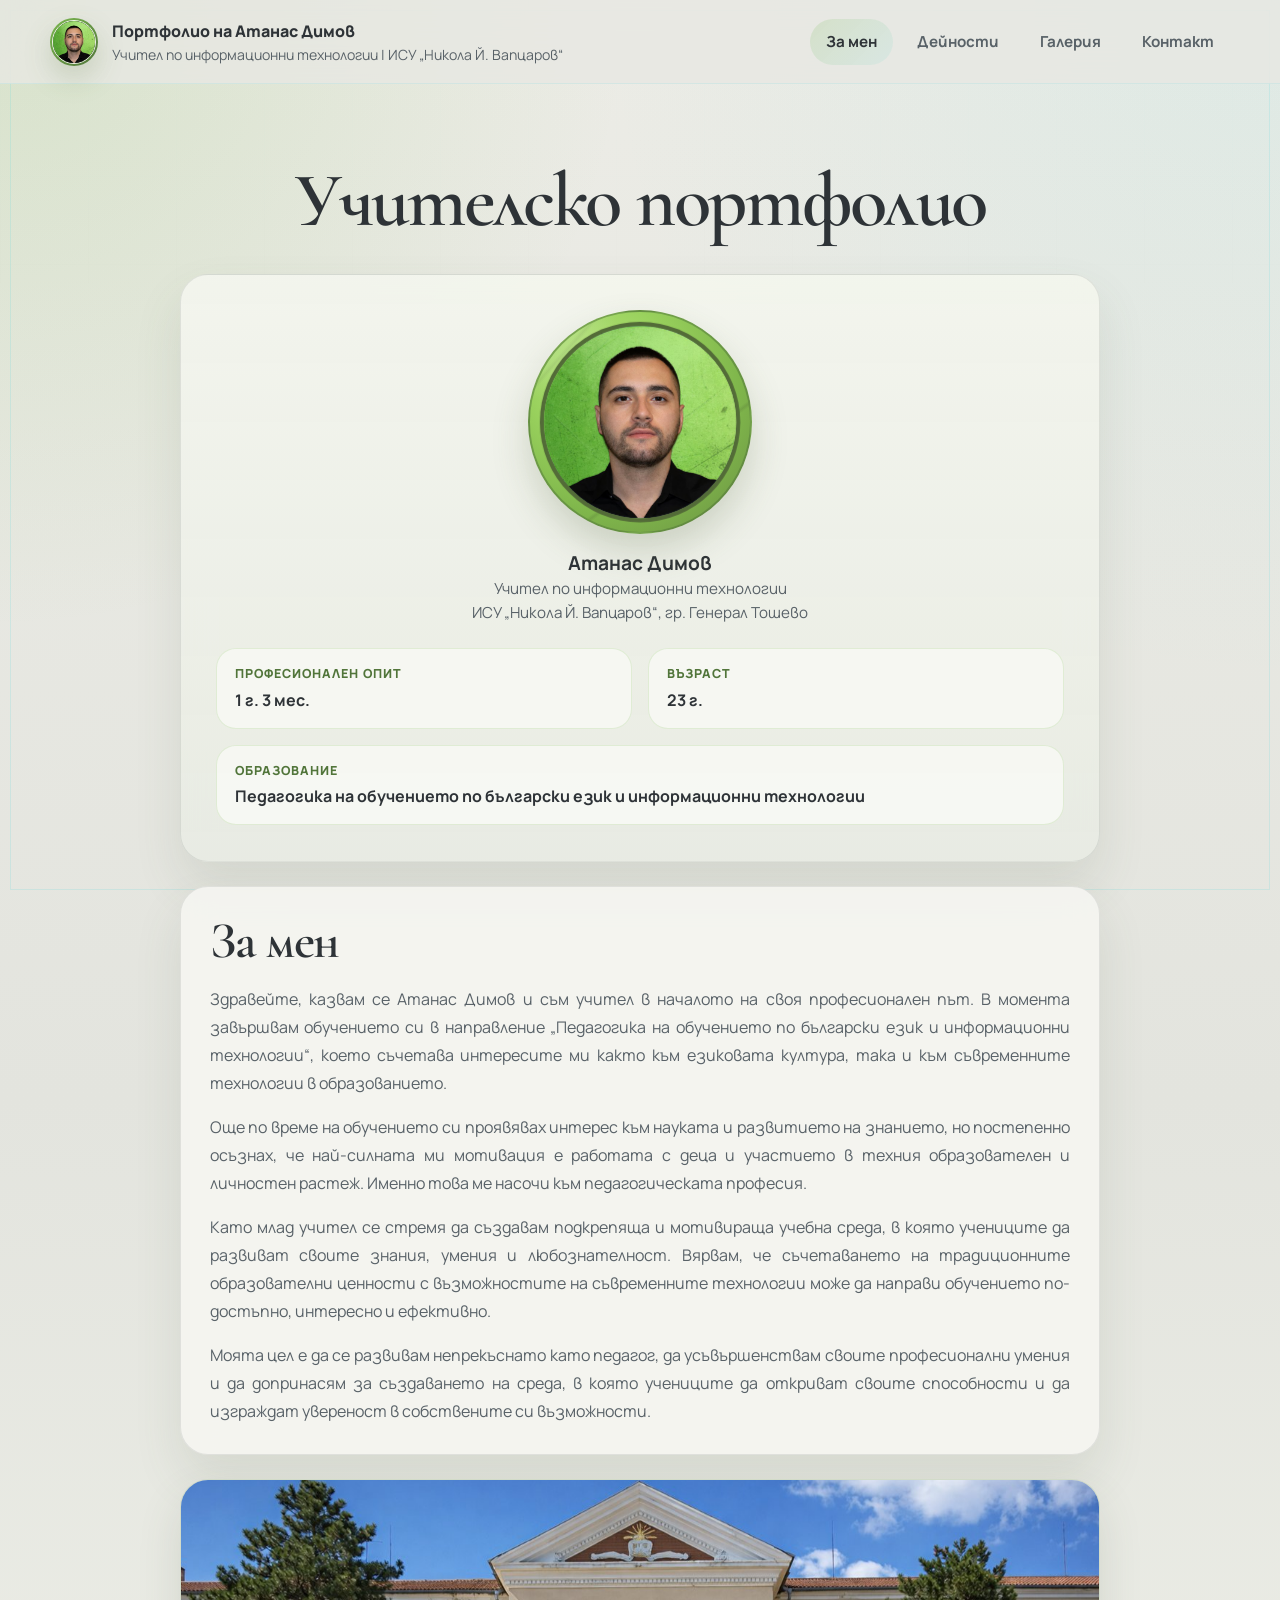
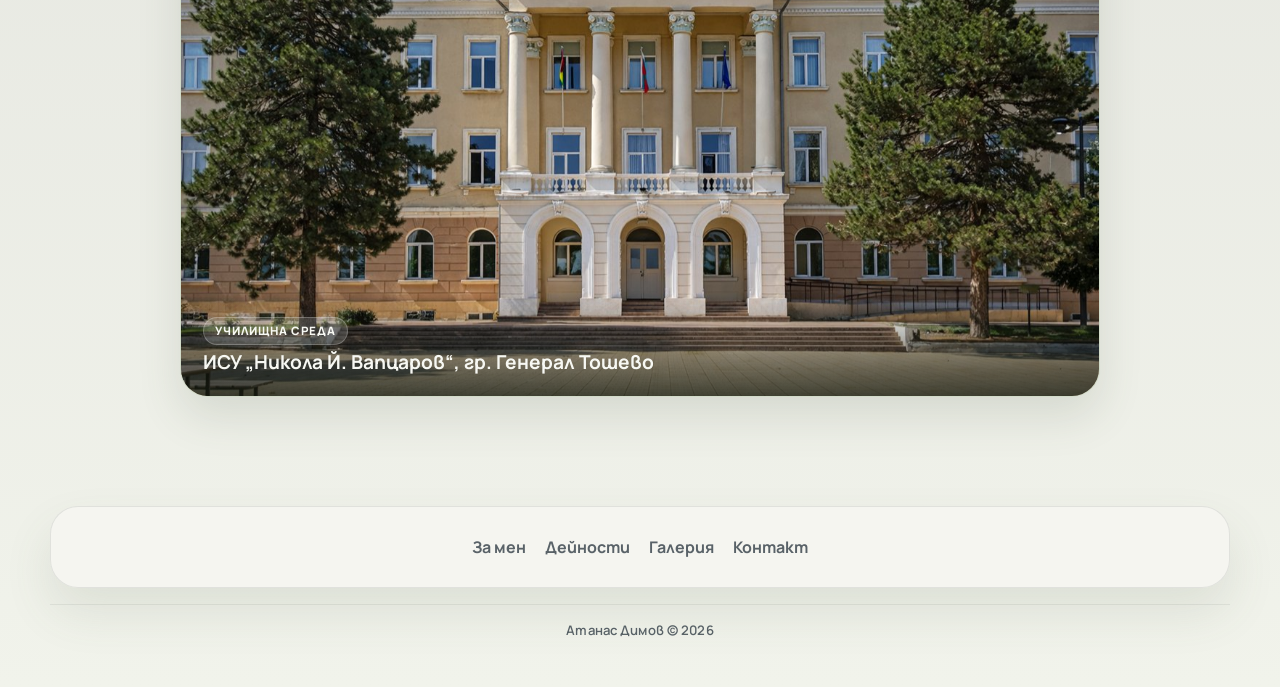
==== commit e15d99cf: "Refresh stylesheet cache version" ====
--- a/index.html
+++ b/index.html
@@ -22,7 +22,7 @@
     <link rel="icon" type="image/png" sizes="16x16" href="assets/favicon-16.png" />
     <link rel="icon" type="image/png" sizes="48x48" href="assets/favicon-48.png" />
     <link rel="apple-touch-icon" href="assets/favicon.png" />
-    <link rel="stylesheet" href="assets/styles.css?v=20260509a" />
+    <link rel="stylesheet" href="assets/styles.css?v=20260623a" />
   </head>
   <body class="is-loading" data-page="about">
     <div class="site-loader" data-site-loader role="status" aria-live="polite">
@@ -180,4 +180,3 @@
 
 
 
-
--- a/assets/styles.css
+++ b/assets/styles.css
@@ -1029,6 +1029,10 @@
   margin-bottom: 1rem;
 }
 
+.story-card p {
+  text-align: justify;
+}
+
 .story-card p + p {
   margin-top: 1rem;
 }
@@ -1154,6 +1158,10 @@
 
 .activity-copy h3 {
   margin-bottom: 0.9rem;
+}
+
+.activity-copy p {
+  text-align: justify;
 }
 
 .activity-copy p + p {
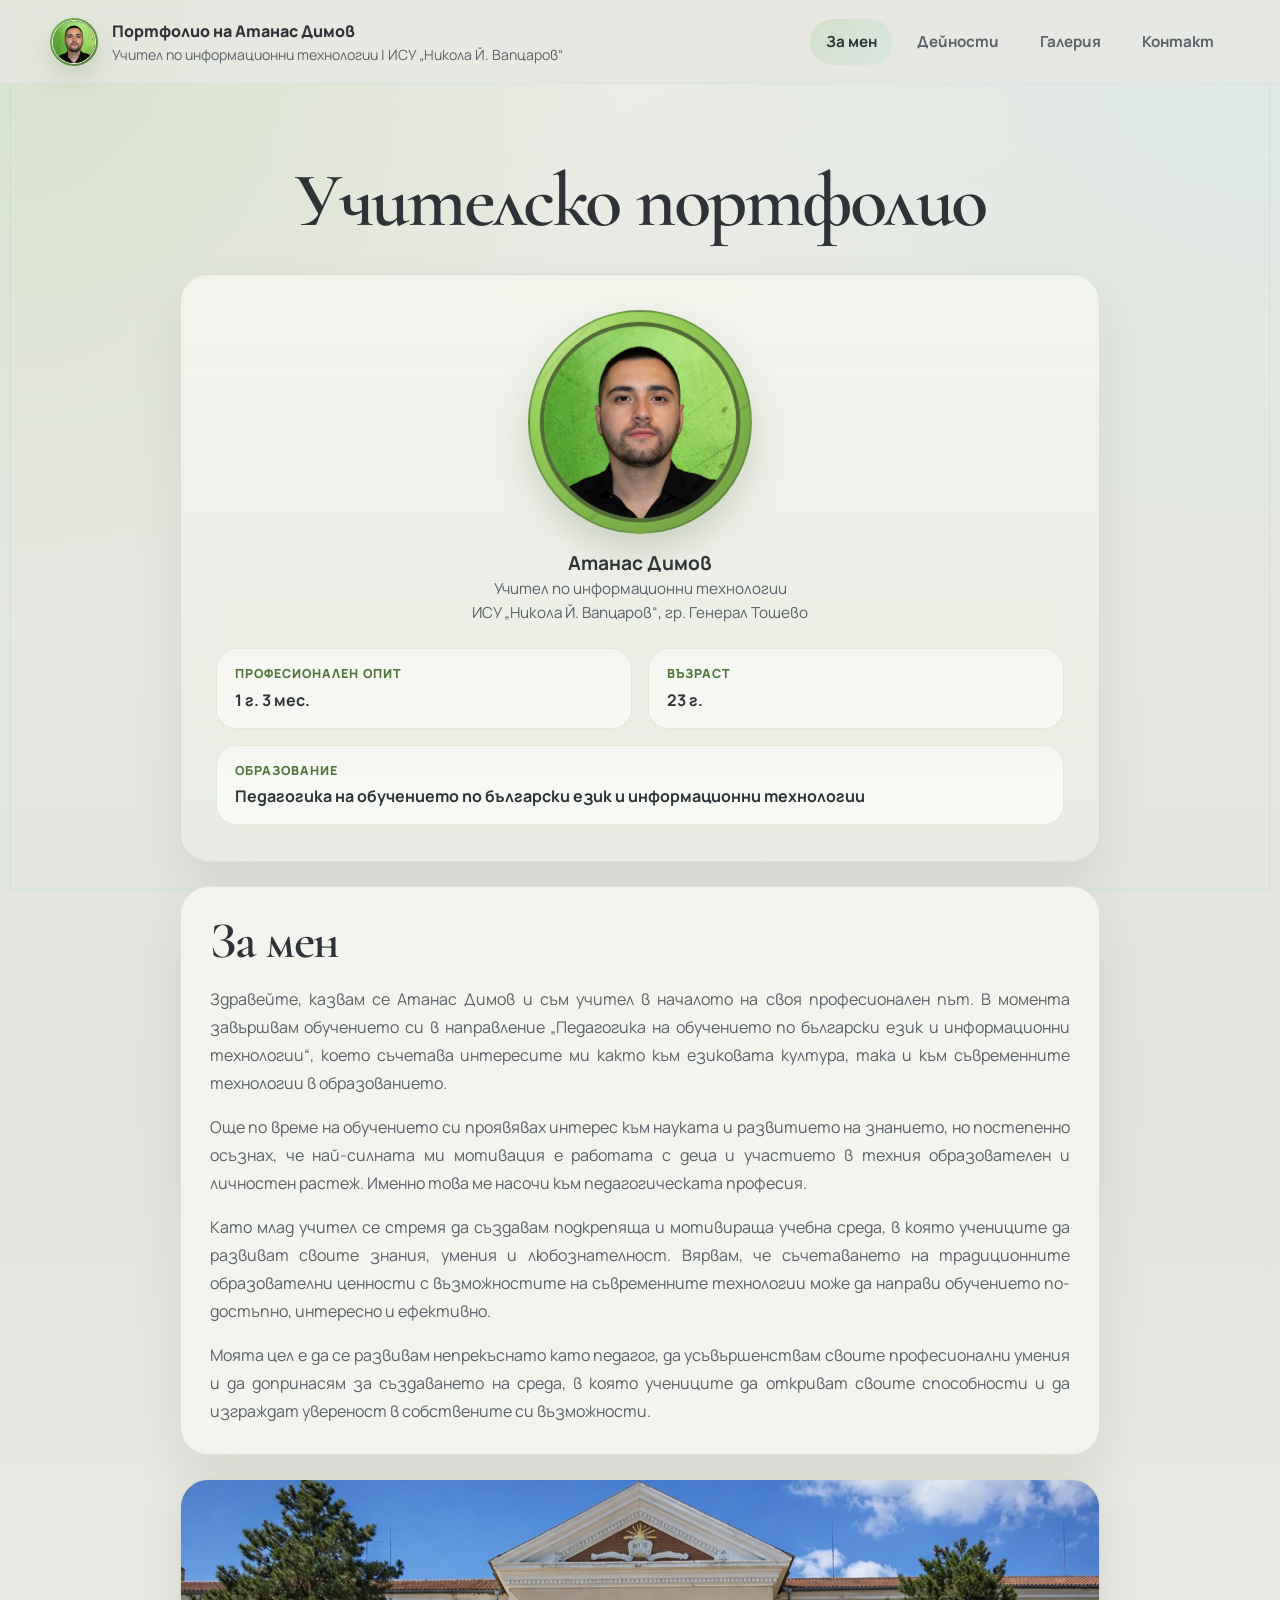
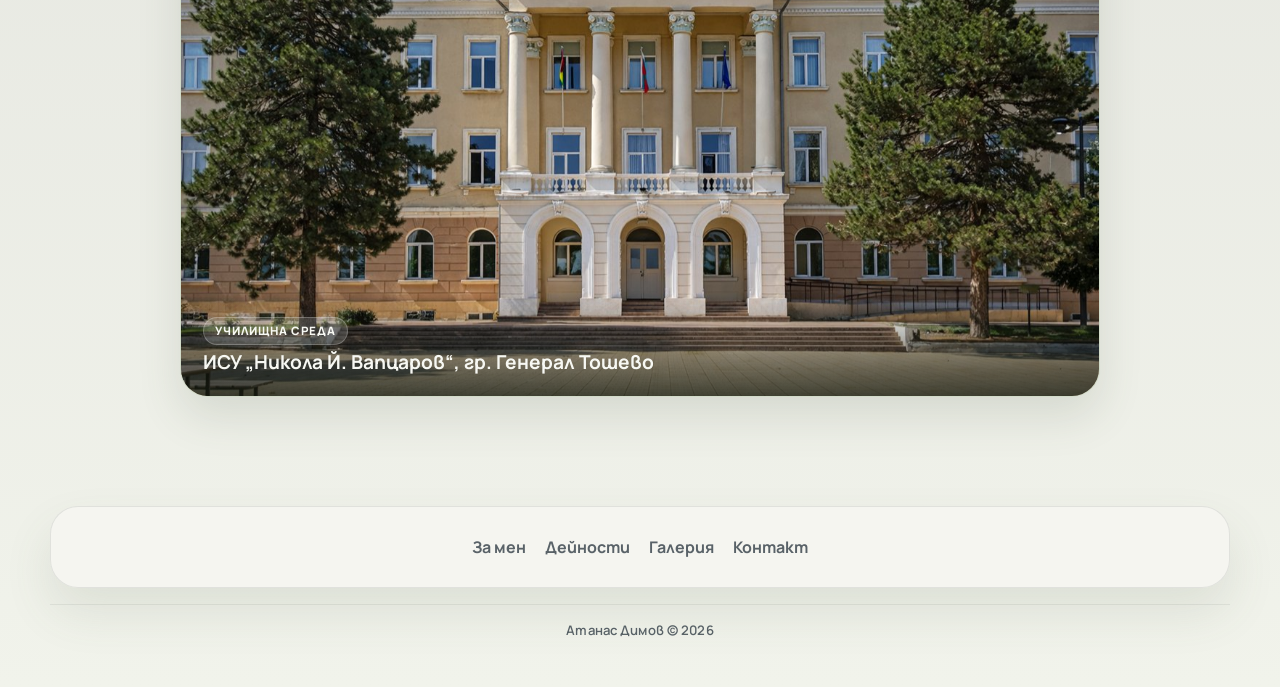
==== commit 616eeca1: "Use AJAX contact form submission" ====
--- a/index.html
+++ b/index.html
@@ -22,7 +22,7 @@
     <link rel="icon" type="image/png" sizes="16x16" href="assets/favicon-16.png" />
     <link rel="icon" type="image/png" sizes="48x48" href="assets/favicon-48.png" />
     <link rel="apple-touch-icon" href="assets/favicon.png" />
-    <link rel="stylesheet" href="assets/styles.css?v=20260623a" />
+    <link rel="stylesheet" href="assets/styles.css?v=20260623b" />
   </head>
   <body class="is-loading" data-page="about">
     <div class="site-loader" data-site-loader role="status" aria-live="polite">
@@ -160,7 +160,7 @@
       </footer>
     </div>
 
-    <script src="assets/app.js?v=20260509a"></script>
+    <script src="assets/app.js?v=20260623b"></script>
   </body>
 </html>
 
@@ -179,4 +179,3 @@
 
 
 
-
--- a/assets/styles.css
+++ b/assets/styles.css
@@ -1332,6 +1332,26 @@
   line-height: 1.7;
 }
 
+.contact-helper {
+  min-height: 2.7rem;
+}
+
+.contact-helper.is-success {
+  color: var(--accent-deep);
+  font-weight: 700;
+}
+
+.contact-helper.is-error {
+  color: #9b2f2f;
+  font-weight: 700;
+}
+
+.contact-submit:disabled {
+  cursor: progress;
+  opacity: 0.72;
+  transform: none;
+}
+
 
 .gallery-archive {
   display: grid;
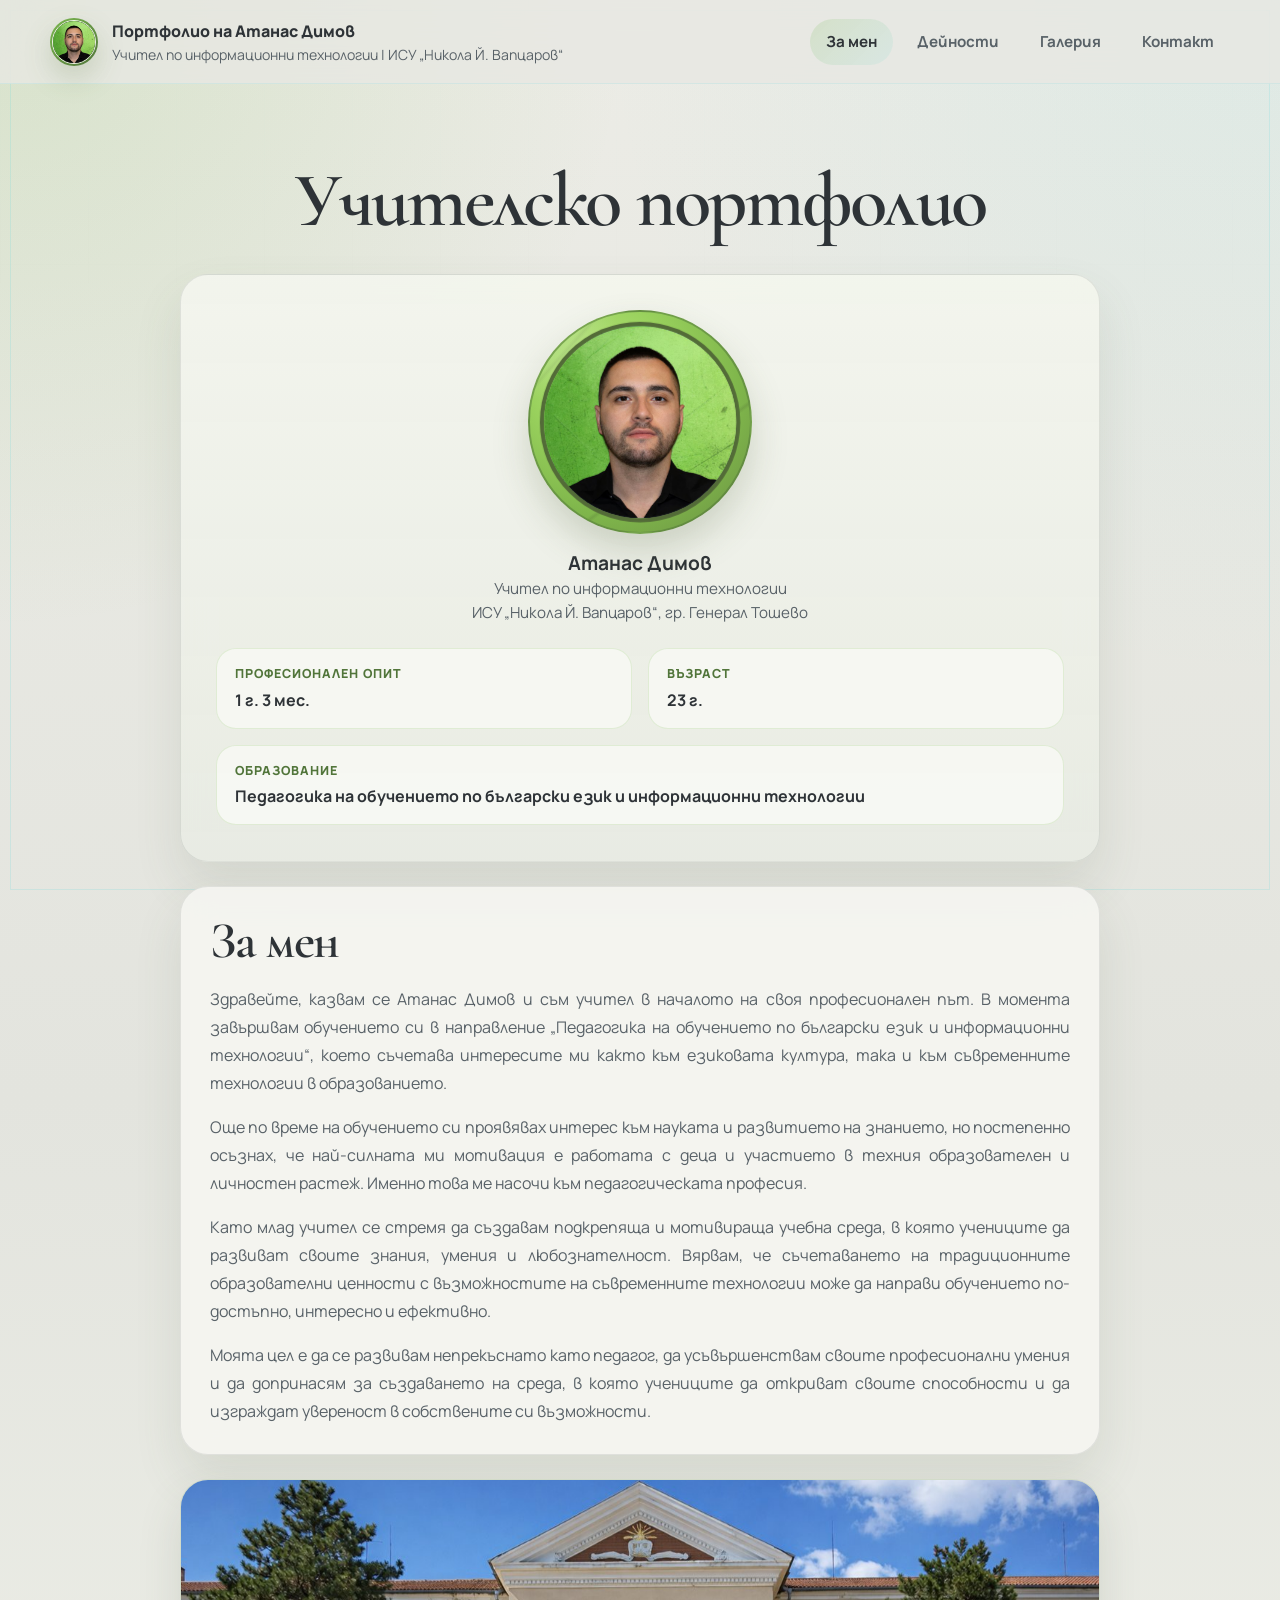
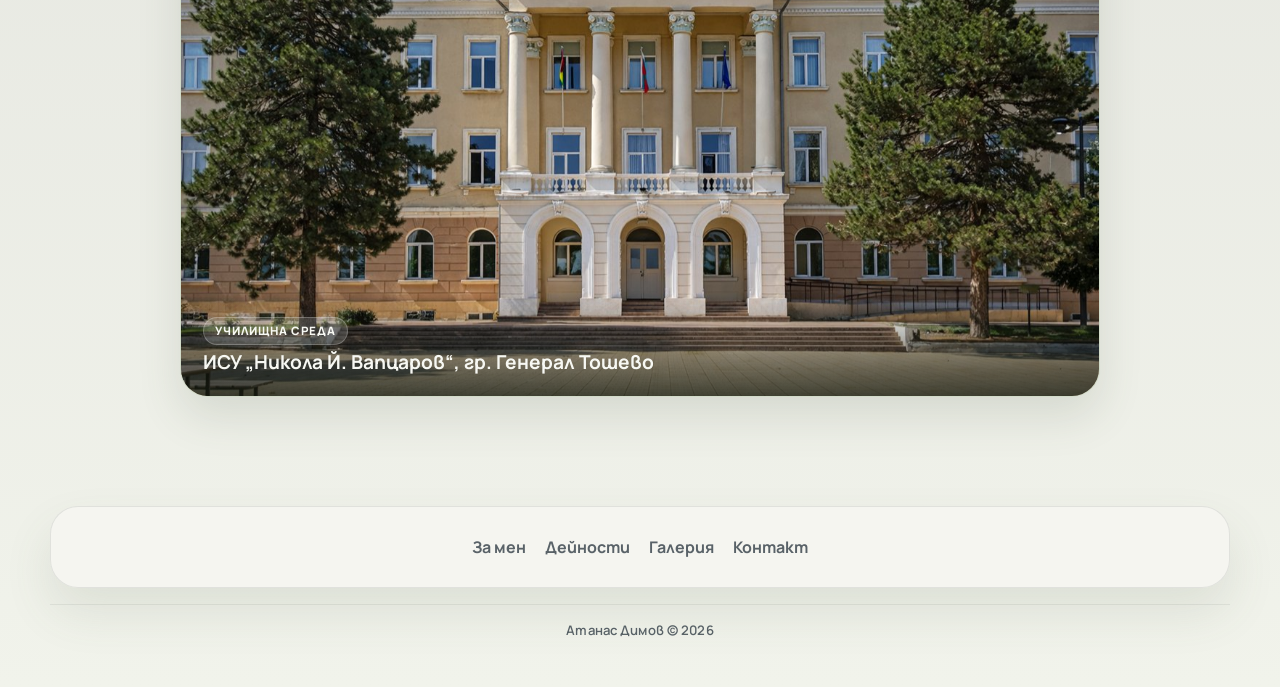
==== commit a5907017: "Refine contact success message" ====
--- a/index.html
+++ b/index.html
@@ -160,7 +160,7 @@
       </footer>
     </div>
 
-    <script src="assets/app.js?v=20260623b"></script>
+    <script src="assets/app.js?v=20260623c"></script>
   </body>
 </html>
 
@@ -178,4 +178,3 @@
 
 
 
-
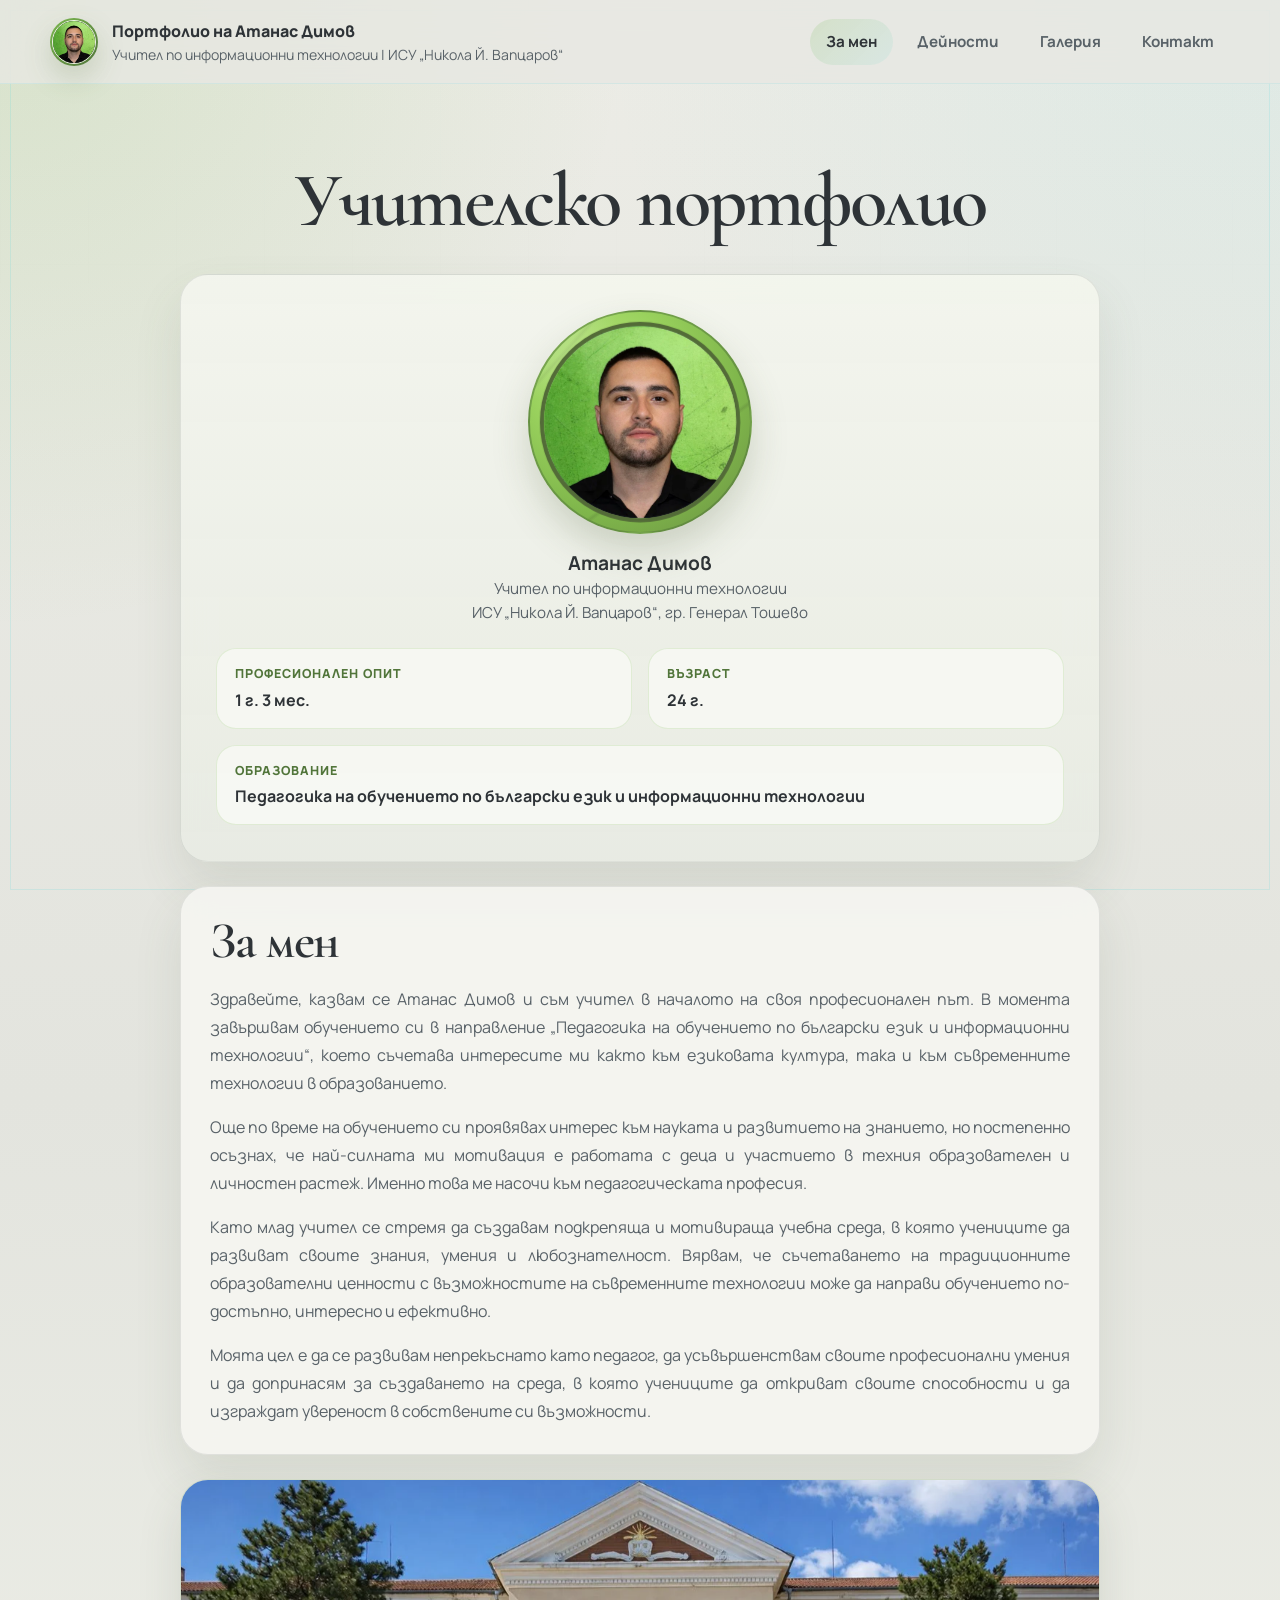
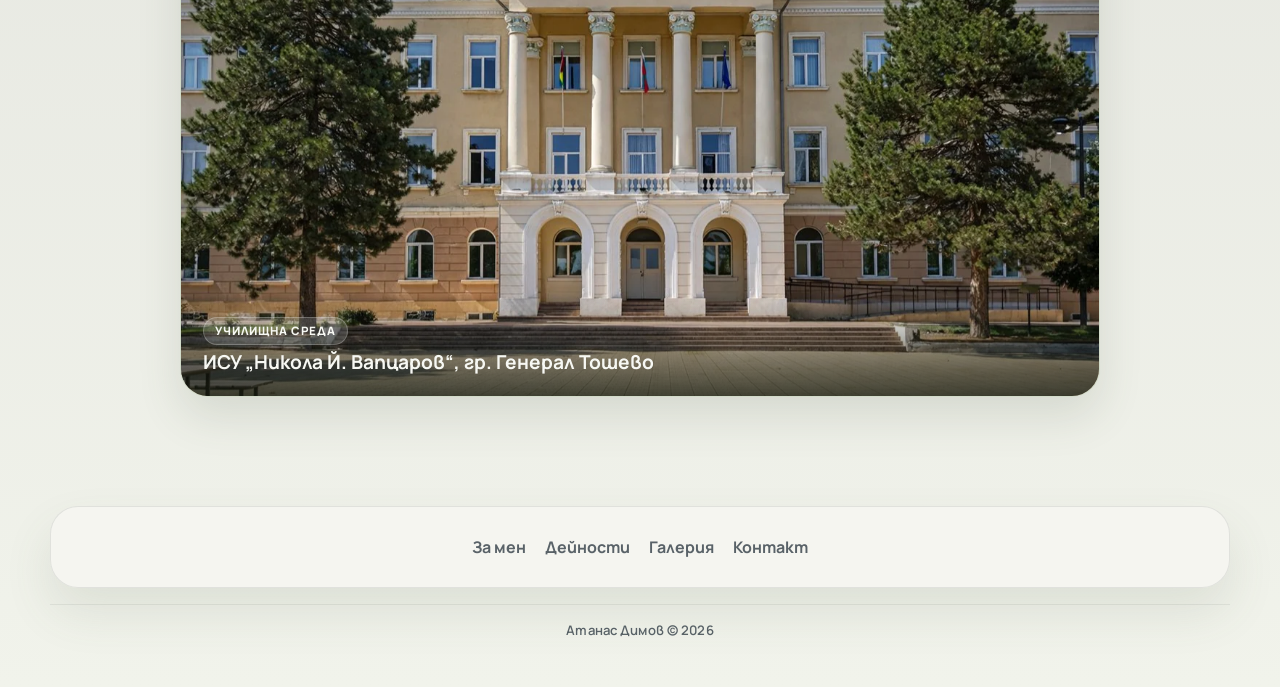
==== commit a2cce9d7: "Calculate age automatically and speed up portfolio loading" ====
--- a/index.html
+++ b/index.html
@@ -16,20 +16,26 @@
     <link
       href="https://fonts.googleapis.com/css2?family=Cormorant+Garamond:wght@500;600;700&family=Manrope:wght@400;500;600;700;800&display=swap"
       rel="stylesheet"
+      media="print"
+      onload="this.media='all'"
     />
+    <noscript>
+      <link rel="stylesheet" href="https://fonts.googleapis.com/css2?family=Cormorant+Garamond:wght@500;600;700&family=Manrope:wght@400;500;600;700;800&display=swap" />
+    </noscript>
     <link rel="icon" type="image/svg+xml" href="assets/favicon.svg" />
     <link rel="icon" type="image/png" sizes="32x32" href="assets/favicon-32.png" />
     <link rel="icon" type="image/png" sizes="16x16" href="assets/favicon-16.png" />
     <link rel="icon" type="image/png" sizes="48x48" href="assets/favicon-48.png" />
     <link rel="apple-touch-icon" href="assets/favicon.png" />
-    <link rel="stylesheet" href="assets/styles.css?v=20260623b" />
+    <link rel="stylesheet" href="assets/styles.css?v=20261002a" />
+    <script src="assets/app.js?v=20261002a" defer onerror="document.documentElement.classList.remove('js')"></script>
   </head>
   <body class="is-loading" data-page="about">
     <div class="site-loader" data-site-loader role="status" aria-live="polite">
       <div class="site-loader__stage">
         <div class="site-loader__glow" aria-hidden="true"></div>
         <figure class="site-loader__art" aria-hidden="true">
-          <img class="site-loader__image" src="assets/loadpage.png" alt="" decoding="async" />
+          <img class="site-loader__image" src="assets/loadpage.webp" alt="" decoding="async" fetchpriority="low" />
         </figure>
         <div class="site-loader__copy">
           <strong>Учителско портфолио</strong>
@@ -41,7 +47,7 @@
         <div class="container topbar-inner">
           <a class="brand" href="index.html" aria-label="Портфолио">
             <div class="brand-mark">
-              <img class="brand-mark-image" src="assets/atanas-photo.jpg" alt="Атанас Димов" />
+              <img class="brand-mark-image" src="assets/atanas-photo.webp" alt="Атанас Димов" width="640" height="640" decoding="async" />
             </div>
             <div class="brand-copy">
               <div class="brand-title">Портфолио на Атанас Димов</div>
@@ -78,7 +84,7 @@
             <article class="card profile-card reveal">
               <div class="portrait-showcase">
                 <div class="portrait-shell is-fallback" data-portrait-shell>
-                  <img class="portrait-image" src="assets/atanas-photo.jpg" alt="Портрет на Атанас Димов" data-portrait />
+                  <img class="portrait-image" src="assets/atanas-photo.webp" alt="Портрет на Атанас Димов" width="640" height="640" decoding="async" fetchpriority="high" data-portrait />
                   <div class="portrait-fallback" aria-hidden="true">
                     <span>АД</span>
                     <small>Портфолио</small>
@@ -99,7 +105,7 @@
                 </div>
                 <div class="detail-pill">
                   <span>Възраст</span>
-                  <strong>23 г.</strong>
+                  <strong data-birth-date="2002-07-12">24 г.</strong>
                 </div>
                 <div class="detail-pill detail-pill-wide">
                   <span>Образование</span>
@@ -135,7 +141,7 @@
             </article>
 
             <figure class="about-campus-card reveal">
-              <img src="assets/about/school-building.jpg" alt="Сградата на ИСУ Никола Й. Вапцаров в гр. Генерал Тошево" />
+              <img src="assets/about/school-building.webp" alt="Сградата на ИСУ Никола Й. Вапцаров в гр. Генерал Тошево" width="1280" height="853" loading="lazy" decoding="async" />
               <figcaption>
                 <span class="about-campus-label">Училищна среда</span>
                 <strong>ИСУ „Никола Й. Вапцаров“, гр. Генерал Тошево</strong>
@@ -160,7 +166,6 @@
       </footer>
     </div>
 
-    <script src="assets/app.js?v=20260623c"></script>
   </body>
 </html>
 
@@ -175,6 +180,3 @@
 
 
 
-
-
-
--- a/assets/styles.css
+++ b/assets/styles.css
@@ -1477,6 +1477,7 @@
 .about-campus-card img {
   display: block;
   width: 100%;
+  height: auto;
   aspect-ratio: 16 / 9;
   object-fit: cover;
 }
@@ -1537,10 +1538,10 @@
     linear-gradient(180deg, rgba(234, 233, 226, 0.98), rgba(216, 211, 201, 0.98));
   opacity: 1;
   visibility: visible;
-  transition: opacity 0.65s ease, visibility 0.65s ease;
-}
-
-html.js.app-ready .site-loader {
+  transition: opacity 0.18s ease, visibility 0.18s ease;
+}
+
+html.js .site-loader {
   display: grid;
 }
 
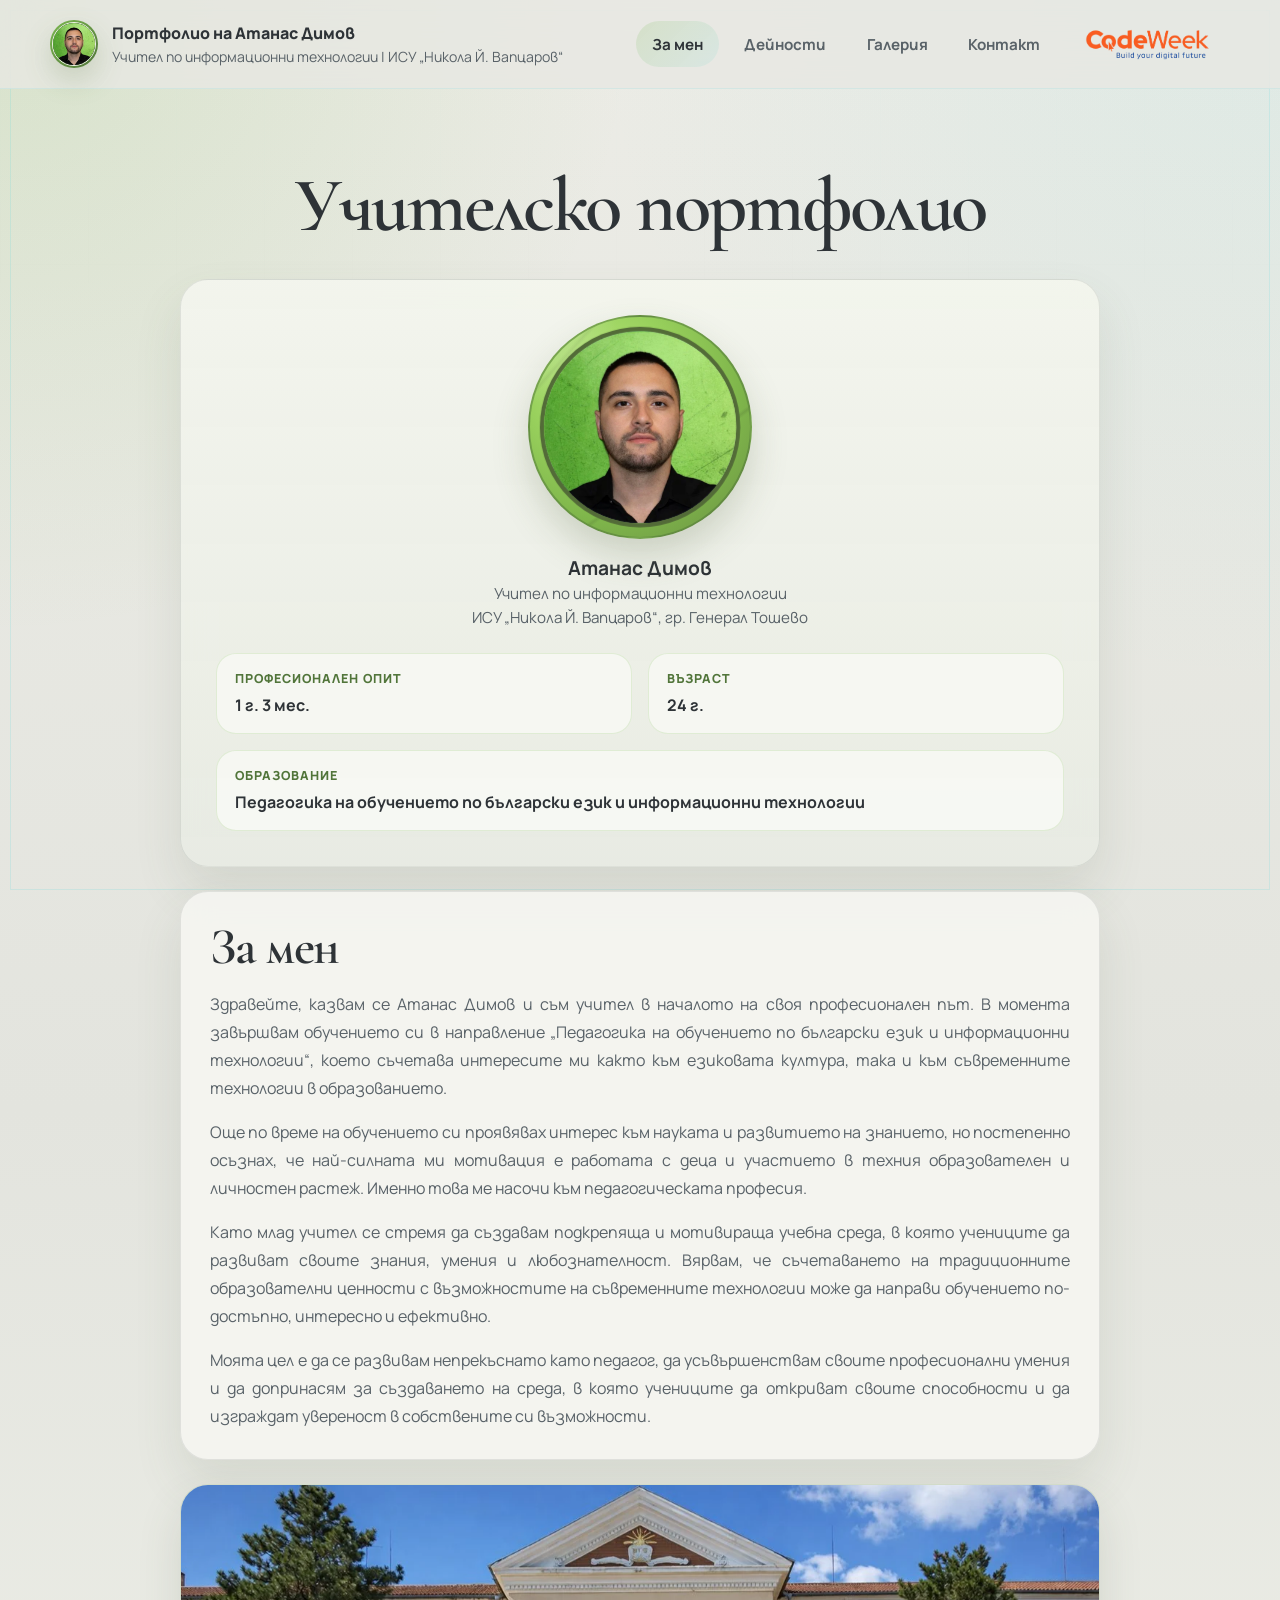
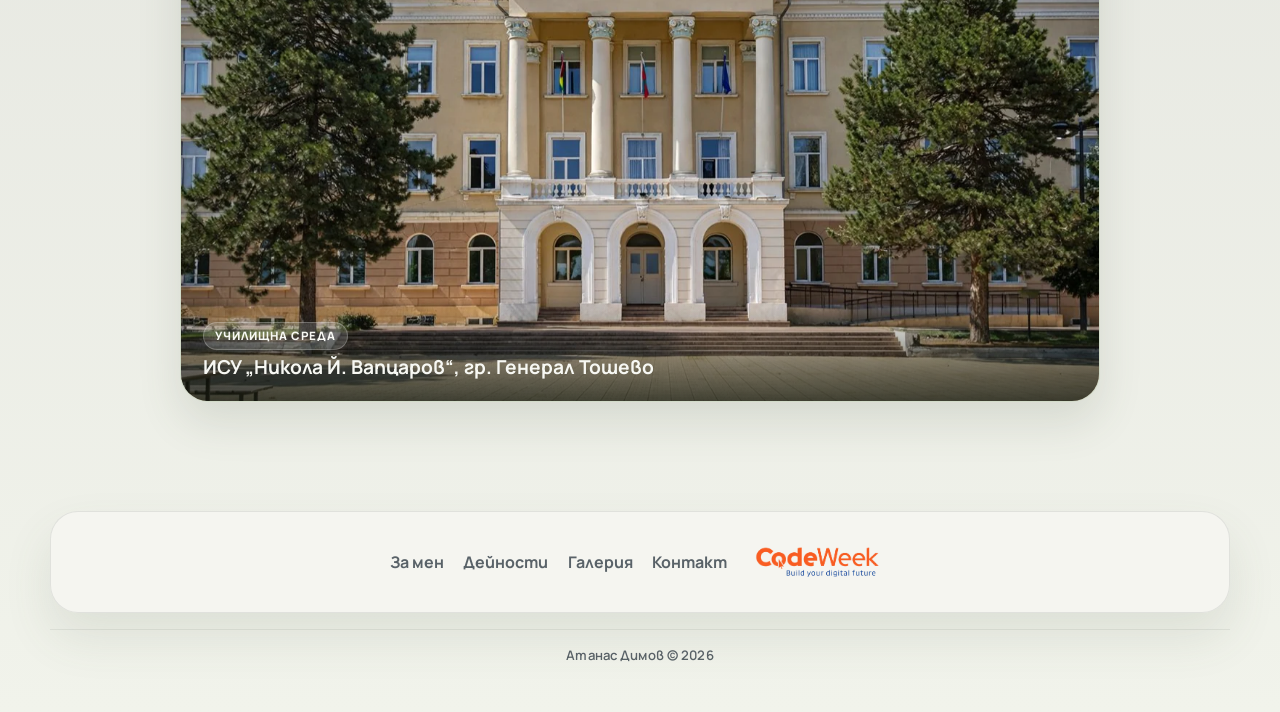
==== commit e03483c2: "Add CodeWeek gallery and logo navigation" ====
--- a/index.html
+++ b/index.html
@@ -27,7 +27,7 @@
     <link rel="icon" type="image/png" sizes="16x16" href="assets/favicon-16.png" />
     <link rel="icon" type="image/png" sizes="48x48" href="assets/favicon-48.png" />
     <link rel="apple-touch-icon" href="assets/favicon.png" />
-    <link rel="stylesheet" href="assets/styles.css?v=20261002a" />
+    <link rel="stylesheet" href="assets/styles.css?v=20261014a" />
     <script src="assets/app.js?v=20261002a" defer onerror="document.documentElement.classList.remove('js')"></script>
   </head>
   <body class="is-loading" data-page="about">
@@ -70,6 +70,9 @@
             <a href="activities.html" data-page="activities">Дейности</a>
             <a href="gallery.html" data-page="gallery">Галерия</a>
             <a href="contact.html" data-page="contact">Контакт</a>
+            <a class="codeweek-link" href="codeweek.html" data-page="codeweek" aria-label="CodeWeek" title="CodeWeek">
+              <img class="codeweek-logo" src="assets/codeweek-logo-social.webp" alt="CodeWeek" width="775" height="621" decoding="async" />
+            </a>
           </nav>
         </div>
       </header>
@@ -159,6 +162,9 @@
               <a href="activities.html">Дейности</a>
               <a href="gallery.html">Галерия</a>
               <a href="contact.html">Контакт</a>
+              <a class="codeweek-link" href="codeweek.html" aria-label="CodeWeek" title="CodeWeek">
+                <img class="codeweek-logo" src="assets/codeweek-logo-social.webp" alt="CodeWeek" width="775" height="621" decoding="async" />
+              </a>
             </div>
           </div>
           <div class="footer-legal">Атанас Димов © 2026</div>
--- a/assets/styles.css
+++ b/assets/styles.css
@@ -207,6 +207,7 @@
 .brand-mark {
   width: 3rem;
   height: 3rem;
+  flex-shrink: 0;
   padding: 2px;
   border-radius: 50%;
   background: linear-gradient(135deg, var(--accent) 0%, var(--accent-deep) 100%);
@@ -281,6 +282,7 @@
   display: flex;
   align-items: center;
   gap: 0.55rem;
+  flex-shrink: 0;
 }
 
 .nav a {
@@ -302,6 +304,28 @@
 .nav a.is-active {
   background: linear-gradient(135deg, rgba(123, 184, 79, 0.18), rgba(89, 214, 220, 0.1));
   color: var(--ink);
+}
+
+.codeweek-link {
+  display: inline-flex;
+  align-items: center;
+  justify-content: center;
+}
+
+.codeweek-logo {
+  width: 144px;
+  height: 42px;
+  object-fit: cover;
+  object-position: center;
+}
+
+.nav .codeweek-link {
+  padding: 0.35rem 0.65rem;
+}
+
+.codeweek-link:focus-visible {
+  outline: 2px solid var(--accent-deep);
+  outline-offset: 4px;
 }
 
 .hero {
@@ -794,6 +818,7 @@
 .footer-links {
   display: flex;
   flex-wrap: wrap;
+  align-items: center;
   gap: 0.8rem 1.2rem;
   justify-content: flex-end;
 }
@@ -1413,6 +1438,21 @@
   gap: 1rem;
 }
 
+.gallery-empty {
+  margin: 0;
+  padding: 3rem 1rem;
+  text-align: center;
+  border-bottom: 1px solid var(--border);
+}
+
+.gallery-photo-grid:has(.gallery-photo-box) + .gallery-empty {
+  display: none;
+}
+
+.codeweek-title p {
+  margin-top: 0.8rem;
+}
+
 .gallery-photo-box {
   aspect-ratio: 4 / 5;
   margin: 0;
